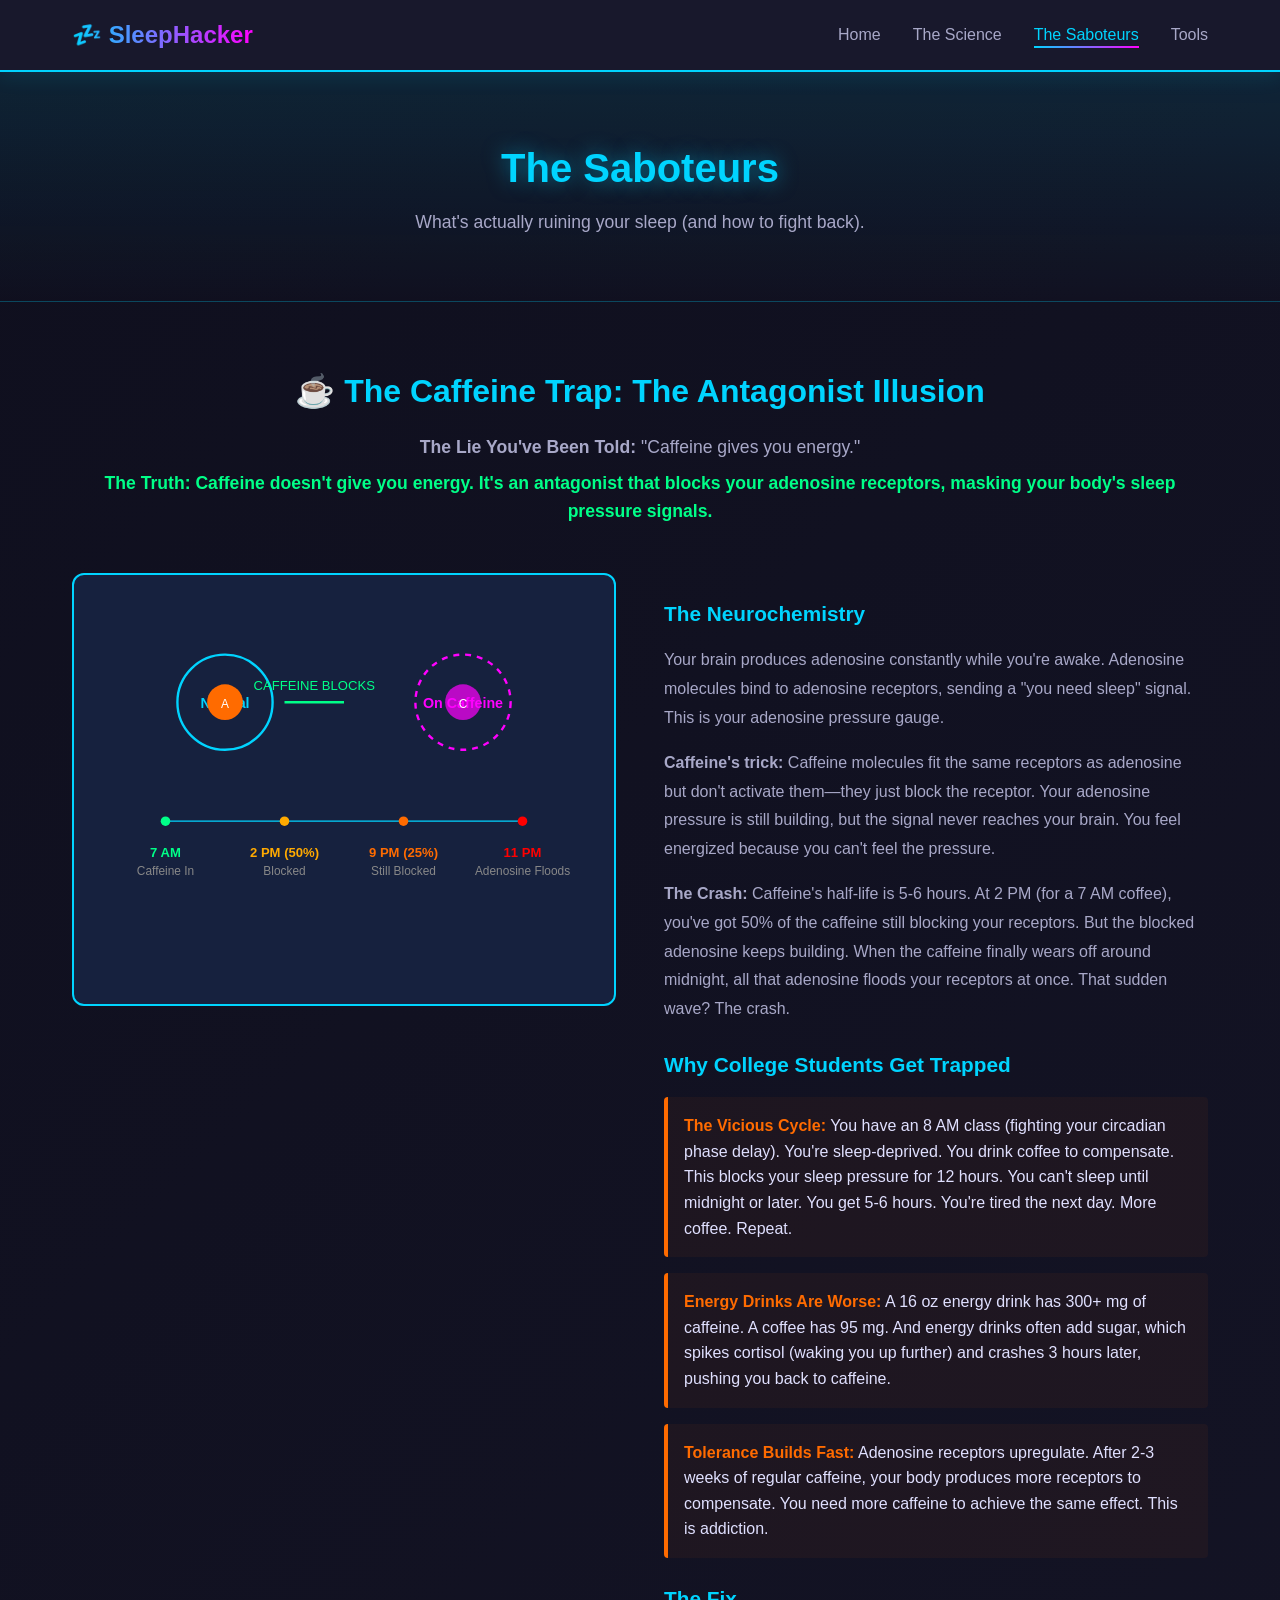
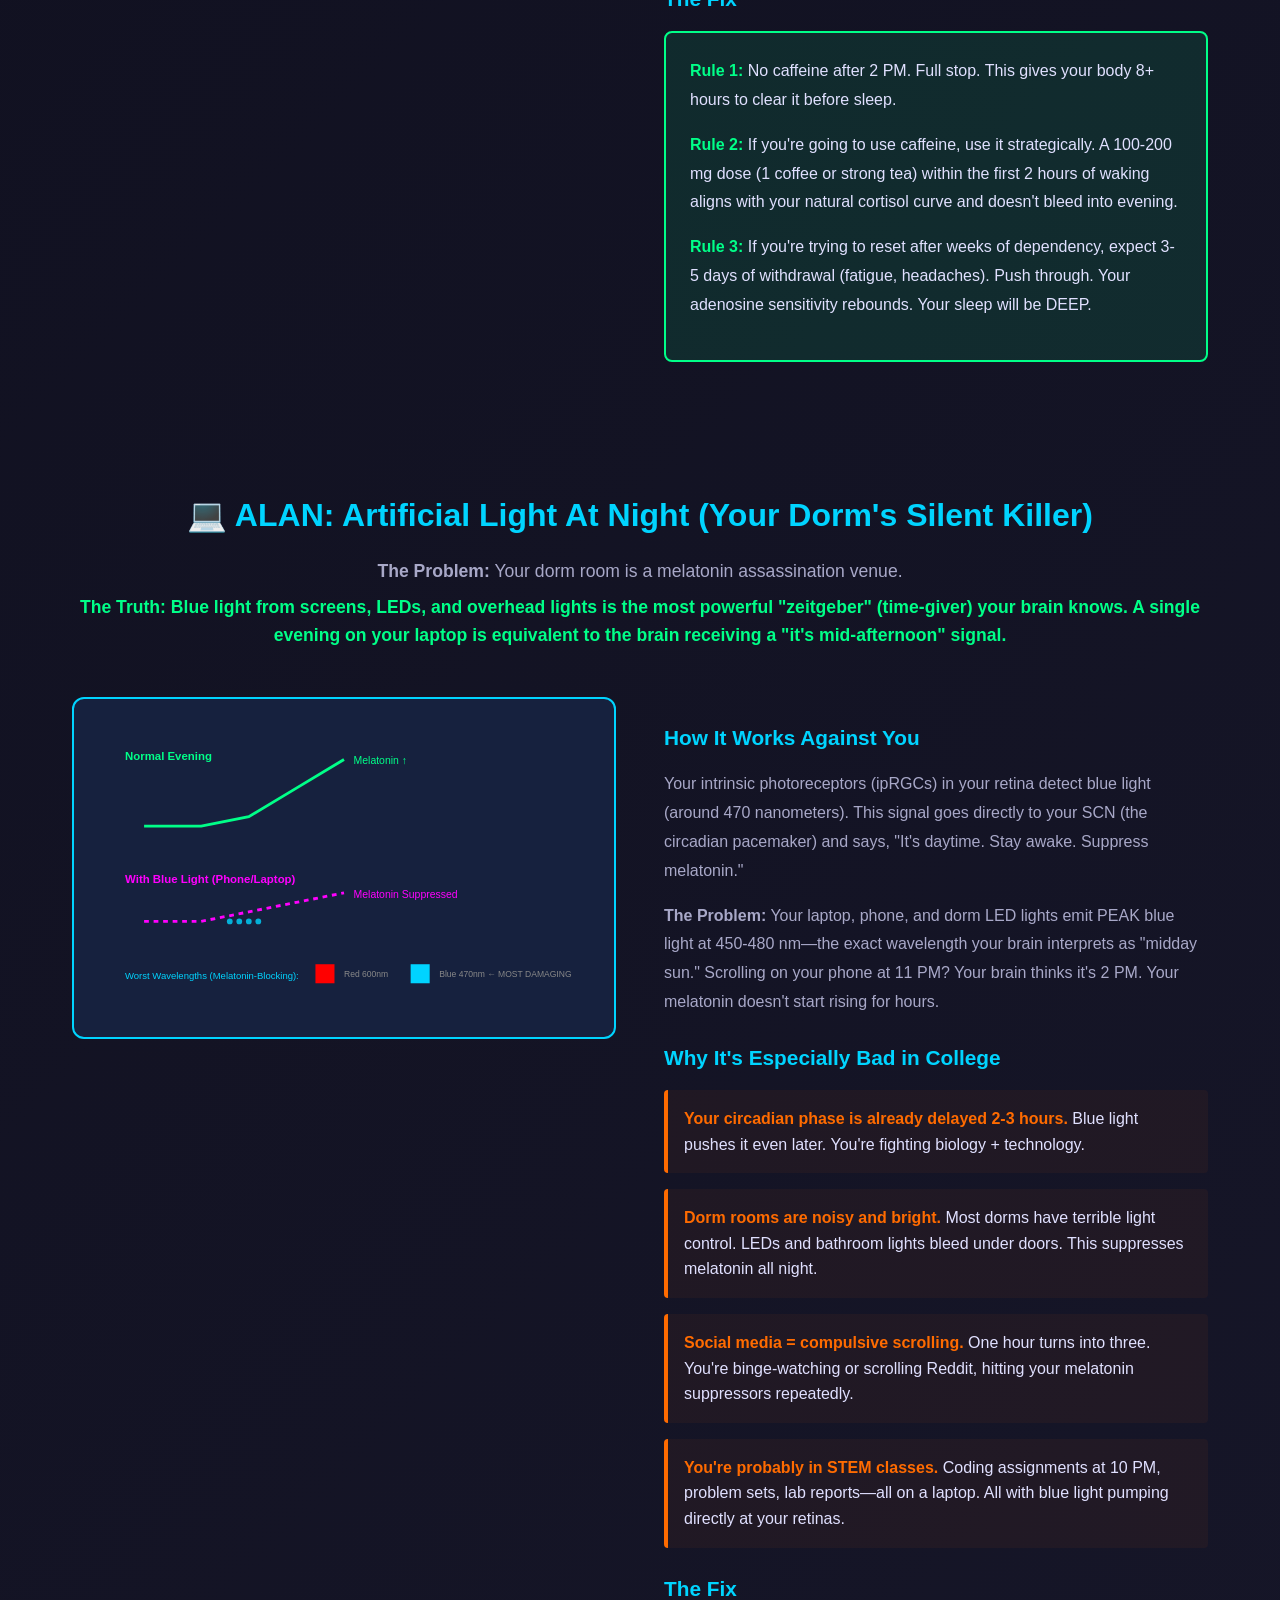
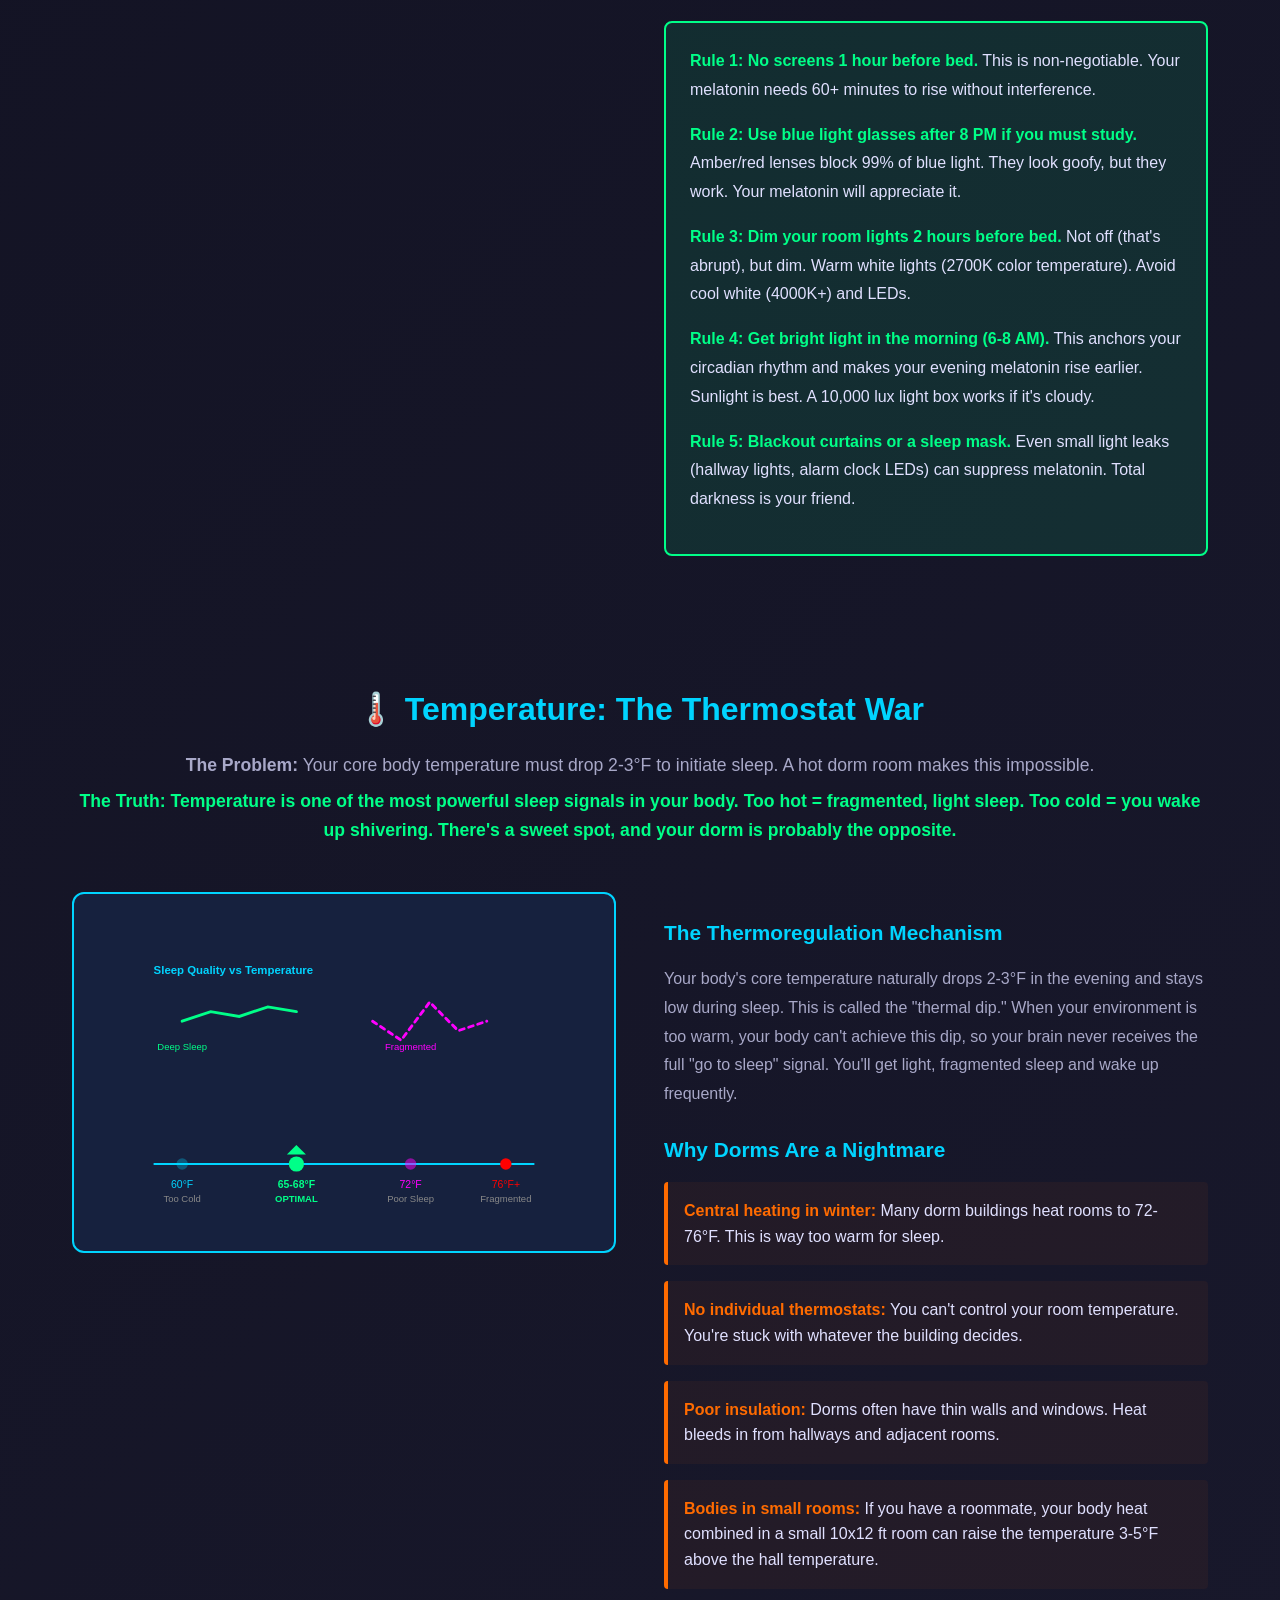
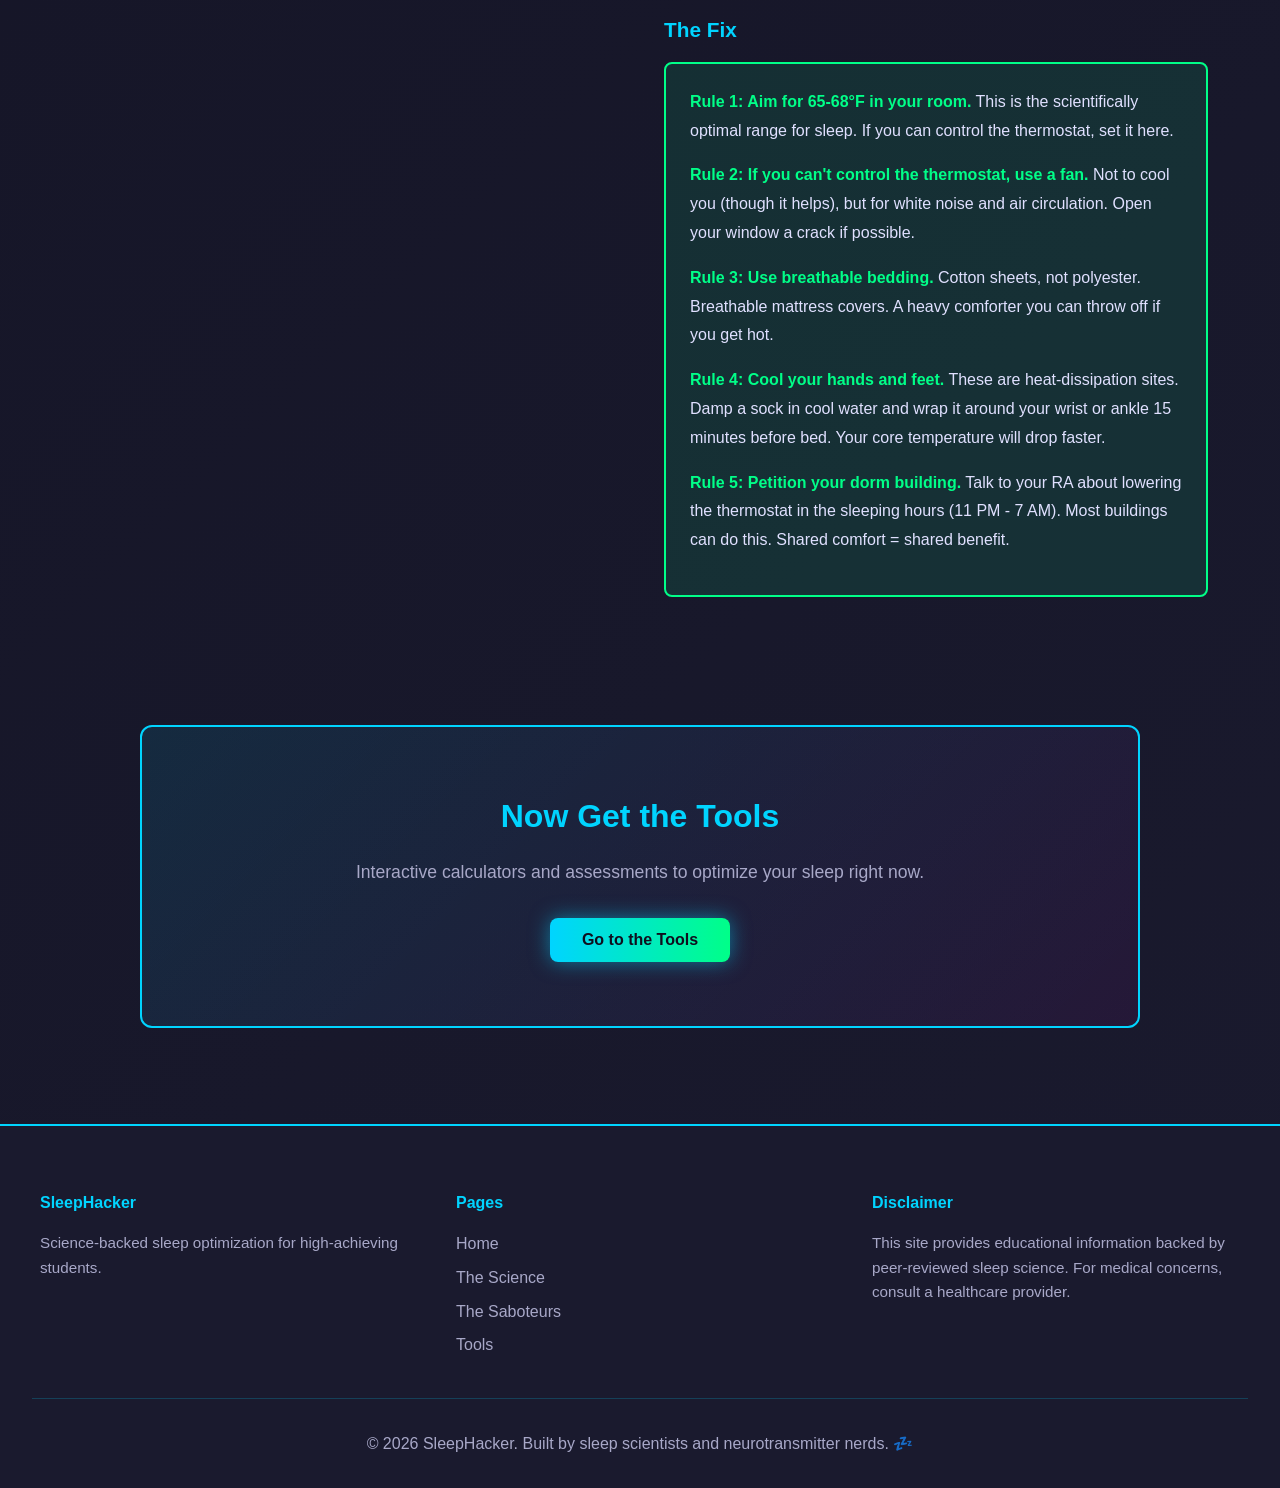
==== saboteurs.html @ e20157b1 "Initial Commit" ====
<!doctype html>
<html lang="en">
  <head>
    <meta charset="UTF-8" />
    <meta name="viewport" content="width=device-width, initial-scale=1.0" />
    <title>The Saboteurs - SleepHacker</title>
    <link rel="stylesheet" href="styles.css" />
  </head>
  <body>
    <!-- Navigation -->
    <nav class="navbar">
      <div class="nav-container">
        <div class="logo">💤 SleepHacker</div>
        <ul class="nav-links">
          <li><a href="index.html">Home</a></li>
          <li><a href="science.html">The Science</a></li>
          <li><a href="saboteurs.html" class="active">The Saboteurs</a></li>
          <li><a href="tools.html">Tools</a></li>
        </ul>
      </div>
    </nav>

    <section class="page-header">
      <h1>The Saboteurs</h1>
      <p>What's actually ruining your sleep (and how to fight back).</p>
    </section>

    <!-- Saboteur 1: Caffeine -->
    <section class="saboteur-section">
      <div class="saboteur-intro">
        <h2>☕ The Caffeine Trap: The Antagonist Illusion</h2>
        <p class="saboteur-hook">
          <strong>The Lie You've Been Told:</strong> "Caffeine gives you
          energy."
        </p>
        <p class="saboteur-truth">
          <strong>The Truth:</strong> Caffeine doesn't give you energy. It's an
          antagonist that blocks your adenosine receptors, masking your body's
          sleep pressure signals.
        </p>
      </div>

      <div class="saboteur-explainer">
        <div class="saboteur-visual">
          <svg viewBox="0 0 400 300" xmlns="http://www.w3.org/2000/svg">
            <!-- Receptor cells -->
            <circle
              cx="100"
              cy="80"
              r="40"
              fill="none"
              stroke="#00d4ff"
              stroke-width="2"
            />
            <text
              x="100"
              y="85"
              text-anchor="middle"
              fill="#00d4ff"
              font-size="12"
              font-weight="bold"
            >
              Normal
            </text>

            <!-- Adenosine fitting -->
            <circle cx="100" cy="80" r="15" fill="#ff6b00" />
            <text
              x="100"
              y="85"
              text-anchor="middle"
              fill="#fff"
              font-size="10"
            >
              A
            </text>

            <!-- Arrow -->
            <path
              d="M 150 80 L 200 80"
              stroke="#00ff88"
              stroke-width="2"
              marker-end="url(#arrowhead)"
            />
            <text
              x="175"
              y="70"
              text-anchor="middle"
              fill="#00ff88"
              font-size="11"
            >
              CAFFEINE BLOCKS
            </text>

            <!-- Blocked receptor -->
            <circle
              cx="300"
              cy="80"
              r="40"
              fill="none"
              stroke="#ff00ff"
              stroke-width="2"
              stroke-dasharray="5,5"
            />
            <text
              x="300"
              y="85"
              text-anchor="middle"
              fill="#ff00ff"
              font-size="12"
              font-weight="bold"
            >
              On Caffeine
            </text>

            <!-- Caffeine blocking -->
            <circle cx="300" cy="80" r="15" fill="#ff00ff" opacity="0.7" />
            <text
              x="300"
              y="85"
              text-anchor="middle"
              fill="#fff"
              font-size="10"
            >
              C
            </text>

            <!-- Lower section: Timeline -->
            <line
              x1="50"
              y1="180"
              x2="350"
              y2="180"
              stroke="#00d4ff"
              stroke-width="1"
            />

            <!-- 7 AM -->
            <circle cx="50" cy="180" r="4" fill="#00ff88" />
            <text
              x="50"
              y="210"
              text-anchor="middle"
              fill="#00ff88"
              font-size="11"
              font-weight="bold"
            >
              7 AM
            </text>
            <text
              x="50"
              y="225"
              text-anchor="middle"
              fill="#888"
              font-size="10"
            >
              Caffeine In
            </text>

            <!-- 2 PM -->
            <circle cx="150" cy="180" r="4" fill="#ffaa00" />
            <text
              x="150"
              y="210"
              text-anchor="middle"
              fill="#ffaa00"
              font-size="11"
              font-weight="bold"
            >
              2 PM (50%)
            </text>
            <text
              x="150"
              y="225"
              text-anchor="middle"
              fill="#888"
              font-size="10"
            >
              Blocked
            </text>

            <!-- 9 PM -->
            <circle cx="250" cy="180" r="4" fill="#ff6b00" />
            <text
              x="250"
              y="210"
              text-anchor="middle"
              fill="#ff6b00"
              font-size="11"
              font-weight="bold"
            >
              9 PM (25%)
            </text>
            <text
              x="250"
              y="225"
              text-anchor="middle"
              fill="#888"
              font-size="10"
            >
              Still Blocked
            </text>

            <!-- 11 PM Crash -->
            <circle cx="350" cy="180" r="4" fill="#ff0000" />
            <text
              x="350"
              y="210"
              text-anchor="middle"
              fill="#ff0000"
              font-size="11"
              font-weight="bold"
            >
              11 PM
            </text>
            <text
              x="350"
              y="225"
              text-anchor="middle"
              fill="#888"
              font-size="10"
            >
              Adenosine Floods
            </text>
          </svg>
        </div>

        <div class="saboteur-text">
          <h3>The Neurochemistry</h3>
          <p>
            Your brain produces adenosine constantly while you're awake.
            Adenosine molecules bind to adenosine receptors, sending a "you need
            sleep" signal. This is your adenosine pressure gauge.
          </p>
          <p>
            <strong>Caffeine's trick:</strong> Caffeine molecules fit the same
            receptors as adenosine but don't activate them—they just block the
            receptor. Your adenosine pressure is still building, but the signal
            never reaches your brain. You feel energized because you can't feel
            the pressure.
          </p>
          <p>
            <strong>The Crash:</strong> Caffeine's half-life is 5-6 hours. At 2
            PM (for a 7 AM coffee), you've got 50% of the caffeine still
            blocking your receptors. But the blocked adenosine keeps building.
            When the caffeine finally wears off around midnight, all that
            adenosine floods your receptors at once. That sudden wave? The
            crash.
          </p>

          <h3>Why College Students Get Trapped</h3>
          <ul class="trap-list">
            <li>
              <strong>The Vicious Cycle:</strong> You have an 8 AM class
              (fighting your circadian phase delay). You're sleep-deprived. You
              drink coffee to compensate. This blocks your sleep pressure for 12
              hours. You can't sleep until midnight or later. You get 5-6 hours.
              You're tired the next day. More coffee. Repeat.
            </li>
            <li>
              <strong>Energy Drinks Are Worse:</strong> A 16 oz energy drink has
              300+ mg of caffeine. A coffee has 95 mg. And energy drinks often
              add sugar, which spikes cortisol (waking you up further) and
              crashes 3 hours later, pushing you back to caffeine.
            </li>
            <li>
              <strong>Tolerance Builds Fast:</strong> Adenosine receptors
              upregulate. After 2-3 weeks of regular caffeine, your body
              produces more receptors to compensate. You need more caffeine to
              achieve the same effect. This is addiction.
            </li>
          </ul>

          <h3>The Fix</h3>
          <div class="fix-box">
            <p>
              <strong>Rule 1:</strong> No caffeine after 2 PM. Full stop. This
              gives your body 8+ hours to clear it before sleep.
            </p>
            <p>
              <strong>Rule 2:</strong> If you're going to use caffeine, use it
              strategically. A 100-200 mg dose (1 coffee or strong tea) within
              the first 2 hours of waking aligns with your natural cortisol
              curve and doesn't bleed into evening.
            </p>
            <p>
              <strong>Rule 3:</strong> If you're trying to reset after weeks of
              dependency, expect 3-5 days of withdrawal (fatigue, headaches).
              Push through. Your adenosine sensitivity rebounds. Your sleep will
              be DEEP.
            </p>
          </div>
        </div>
      </div>
    </section>

    <!-- Saboteur 2: ALAN (Artificial Light At Night) -->
    <section class="saboteur-section">
      <div class="saboteur-intro">
        <h2>💻 ALAN: Artificial Light At Night (Your Dorm's Silent Killer)</h2>
        <p class="saboteur-hook">
          <strong>The Problem:</strong> Your dorm room is a melatonin
          assassination venue.
        </p>
        <p class="saboteur-truth">
          <strong>The Truth:</strong> Blue light from screens, LEDs, and
          overhead lights is the most powerful "zeitgeber" (time-giver) your
          brain knows. A single evening on your laptop is equivalent to the
          brain receiving a "it's mid-afternoon" signal.
        </p>
      </div>

      <div class="saboteur-explainer">
        <div class="saboteur-visual">
          <svg viewBox="0 0 500 280" xmlns="http://www.w3.org/2000/svg">
            <!-- Melatonin curve WITHOUT blue light -->
            <g>
              <text
                x="20"
                y="30"
                fill="#00ff88"
                font-size="12"
                font-weight="bold"
              >
                Normal Evening
              </text>
              <path
                d="M 40 100 L 100 100 L 150 90 L 200 60 L 250 30"
                fill="none"
                stroke="#00ff88"
                stroke-width="3"
              />
              <text x="260" y="35" fill="#00ff88" font-size="11">
                Melatonin ↑
              </text>
            </g>

            <!-- Melatonin curve WITH blue light -->
            <g>
              <text
                x="20"
                y="160"
                fill="#ff00ff"
                font-size="12"
                font-weight="bold"
              >
                With Blue Light (Phone/Laptop)
              </text>
              <path
                d="M 40 200 L 100 200 L 150 190 L 200 180 L 250 170"
                fill="none"
                stroke="#ff00ff"
                stroke-width="3"
                stroke-dasharray="5,5"
              />
              <text x="260" y="175" fill="#ff00ff" font-size="11">
                Melatonin Suppressed
              </text>

              <!-- Blue light zaps -->
              <circle cx="130" cy="200" r="3" fill="#00d4ff" opacity="0.8" />
              <circle cx="140" cy="200" r="3" fill="#00d4ff" opacity="0.8" />
              <circle cx="150" cy="200" r="3" fill="#00d4ff" opacity="0.8" />
              <circle cx="160" cy="200" r="3" fill="#00d4ff" opacity="0.8" />
            </g>

            <!-- Light spectrum -->
            <g>
              <text x="20" y="260" fill="#00d4ff" font-size="10">
                Worst Wavelengths (Melatonin-Blocking):
              </text>
              <rect x="220" y="245" width="20" height="20" fill="#ff0000" />
              <text x="250" y="258" fill="#888" font-size="9">Red 600nm</text>

              <rect x="320" y="245" width="20" height="20" fill="#00d4ff" />
              <text x="350" y="258" fill="#888" font-size="9">
                Blue 470nm ← MOST DAMAGING
              </text>
            </g>
          </svg>
        </div>

        <div class="saboteur-text">
          <h3>How It Works Against You</h3>
          <p>
            Your intrinsic photoreceptors (ipRGCs) in your retina detect blue
            light (around 470 nanometers). This signal goes directly to your SCN
            (the circadian pacemaker) and says, "It's daytime. Stay awake.
            Suppress melatonin."
          </p>
          <p>
            <strong>The Problem:</strong> Your laptop, phone, and dorm LED
            lights emit PEAK blue light at 450-480 nm—the exact wavelength your
            brain interprets as "midday sun." Scrolling on your phone at 11 PM?
            Your brain thinks it's 2 PM. Your melatonin doesn't start rising for
            hours.
          </p>

          <h3>Why It's Especially Bad in College</h3>
          <ul class="trap-list">
            <li>
              <strong
                >Your circadian phase is already delayed 2-3 hours.</strong
              >
              Blue light pushes it even later. You're fighting biology +
              technology.
            </li>
            <li>
              <strong>Dorm rooms are noisy and bright.</strong> Most dorms have
              terrible light control. LEDs and bathroom lights bleed under
              doors. This suppresses melatonin all night.
            </li>
            <li>
              <strong>Social media = compulsive scrolling.</strong> One hour
              turns into three. You're binge-watching or scrolling Reddit,
              hitting your melatonin suppressors repeatedly.
            </li>
            <li>
              <strong>You're probably in STEM classes.</strong> Coding
              assignments at 10 PM, problem sets, lab reports—all on a laptop.
              All with blue light pumping directly at your retinas.
            </li>
          </ul>

          <h3>The Fix</h3>
          <div class="fix-box">
            <p>
              <strong>Rule 1: No screens 1 hour before bed.</strong> This is
              non-negotiable. Your melatonin needs 60+ minutes to rise without
              interference.
            </p>
            <p>
              <strong
                >Rule 2: Use blue light glasses after 8 PM if you must
                study.</strong
              >
              Amber/red lenses block 99% of blue light. They look goofy, but
              they work. Your melatonin will appreciate it.
            </p>
            <p>
              <strong>Rule 3: Dim your room lights 2 hours before bed.</strong>
              Not off (that's abrupt), but dim. Warm white lights (2700K color
              temperature). Avoid cool white (4000K+) and LEDs.
            </p>
            <p>
              <strong>Rule 4: Get bright light in the morning (6-8 AM).</strong>
              This anchors your circadian rhythm and makes your evening
              melatonin rise earlier. Sunlight is best. A 10,000 lux light box
              works if it's cloudy.
            </p>
            <p>
              <strong>Rule 5: Blackout curtains or a sleep mask.</strong> Even
              small light leaks (hallway lights, alarm clock LEDs) can suppress
              melatonin. Total darkness is your friend.
            </p>
          </div>
        </div>
      </div>
    </section>

    <!-- Saboteur 3: Temperature -->
    <section class="saboteur-section">
      <div class="saboteur-intro">
        <h2>🌡️ Temperature: The Thermostat War</h2>
        <p class="saboteur-hook">
          <strong>The Problem:</strong> Your core body temperature must drop
          2-3°F to initiate sleep. A hot dorm room makes this impossible.
        </p>
        <p class="saboteur-truth">
          <strong>The Truth:</strong> Temperature is one of the most powerful
          sleep signals in your body. Too hot = fragmented, light sleep. Too
          cold = you wake up shivering. There's a sweet spot, and your dorm is
          probably the opposite.
        </p>
      </div>

      <div class="saboteur-explainer">
        <div class="saboteur-visual">
          <svg viewBox="0 0 500 300" xmlns="http://www.w3.org/2000/svg">
            <!-- Temperature scale -->
            <line
              x1="50"
              y1="250"
              x2="450"
              y2="250"
              stroke="#00d4ff"
              stroke-width="2"
            />

            <!-- Cold side -->
            <circle cx="80" cy="250" r="6" fill="#00d4ff" opacity="0.3" />
            <text
              x="80"
              y="275"
              text-anchor="middle"
              fill="#00d4ff"
              font-size="11"
            >
              60°F
            </text>
            <text
              x="80"
              y="290"
              text-anchor="middle"
              fill="#888"
              font-size="10"
            >
              Too Cold
            </text>

            <!-- Good zone -->
            <circle cx="200" cy="250" r="8" fill="#00ff88" />
            <text
              x="200"
              y="275"
              text-anchor="middle"
              fill="#00ff88"
              font-size="11"
              font-weight="bold"
            >
              65-68°F
            </text>
            <text
              x="200"
              y="290"
              text-anchor="middle"
              fill="#00ff88"
              font-size="10"
              font-weight="bold"
            >
              OPTIMAL
            </text>
            <polygon points="200,230 190,240 210,240" fill="#00ff88" />

            <!-- Warm side -->
            <circle cx="320" cy="250" r="6" fill="#ff00ff" opacity="0.5" />
            <text
              x="320"
              y="275"
              text-anchor="middle"
              fill="#ff00ff"
              font-size="11"
            >
              72°F
            </text>
            <text
              x="320"
              y="290"
              text-anchor="middle"
              fill="#888"
              font-size="10"
            >
              Poor Sleep
            </text>

            <!-- Hot side -->
            <circle cx="420" cy="250" r="6" fill="#ff0000" />
            <text
              x="420"
              y="275"
              text-anchor="middle"
              fill="#ff0000"
              font-size="11"
            >
              76°F+
            </text>
            <text
              x="420"
              y="290"
              text-anchor="middle"
              fill="#888"
              font-size="10"
            >
              Fragmented
            </text>

            <!-- Sleep quality illustration -->
            <g>
              <text
                x="50"
                y="50"
                fill="#00d4ff"
                font-size="12"
                font-weight="bold"
              >
                Sleep Quality vs Temperature
              </text>

              <!-- Good sleep (cool) -->
              <path
                d="M 80 100 L 110 90 L 140 95 L 170 85 L 200 90"
                fill="none"
                stroke="#00ff88"
                stroke-width="3"
                stroke-linecap="round"
              />
              <text
                x="80"
                y="130"
                text-anchor="middle"
                fill="#00ff88"
                font-size="10"
              >
                Deep Sleep
              </text>

              <!-- Poor sleep (warm) -->
              <path
                d="M 280 100 L 310 120 L 340 80 L 370 110 L 400 100"
                fill="none"
                stroke="#ff00ff"
                stroke-width="3"
                stroke-linecap="round"
                stroke-dasharray="5,5"
              />
              <text
                x="320"
                y="130"
                text-anchor="middle"
                fill="#ff00ff"
                font-size="10"
              >
                Fragmented
              </text>
            </g>
          </svg>
        </div>

        <div class="saboteur-text">
          <h3>The Thermoregulation Mechanism</h3>
          <p>
            Your body's core temperature naturally drops 2-3°F in the evening
            and stays low during sleep. This is called the "thermal dip." When
            your environment is too warm, your body can't achieve this dip, so
            your brain never receives the full "go to sleep" signal. You'll get
            light, fragmented sleep and wake up frequently.
          </p>

          <h3>Why Dorms Are a Nightmare</h3>
          <ul class="trap-list">
            <li>
              <strong>Central heating in winter:</strong> Many dorm buildings
              heat rooms to 72-76°F. This is way too warm for sleep.
            </li>
            <li>
              <strong>No individual thermostats:</strong> You can't control your
              room temperature. You're stuck with whatever the building decides.
            </li>
            <li>
              <strong>Poor insulation:</strong> Dorms often have thin walls and
              windows. Heat bleeds in from hallways and adjacent rooms.
            </li>
            <li>
              <strong>Bodies in small rooms:</strong> If you have a roommate,
              your body heat combined in a small 10x12 ft room can raise the
              temperature 3-5°F above the hall temperature.
            </li>
          </ul>

          <h3>The Fix</h3>
          <div class="fix-box">
            <p>
              <strong>Rule 1: Aim for 65-68°F in your room.</strong> This is the
              scientifically optimal range for sleep. If you can control the
              thermostat, set it here.
            </p>
            <p>
              <strong
                >Rule 2: If you can't control the thermostat, use a fan.</strong
              >
              Not to cool you (though it helps), but for white noise and air
              circulation. Open your window a crack if possible.
            </p>
            <p>
              <strong>Rule 3: Use breathable bedding.</strong> Cotton sheets,
              not polyester. Breathable mattress covers. A heavy comforter you
              can throw off if you get hot.
            </p>
            <p>
              <strong>Rule 4: Cool your hands and feet.</strong> These are
              heat-dissipation sites. Damp a sock in cool water and wrap it
              around your wrist or ankle 15 minutes before bed. Your core
              temperature will drop faster.
            </p>
            <p>
              <strong>Rule 5: Petition your dorm building.</strong> Talk to your
              RA about lowering the thermostat in the sleeping hours (11 PM - 7
              AM). Most buildings can do this. Shared comfort = shared benefit.
            </p>
          </div>
        </div>
      </div>
    </section>

    <!-- CTA Section -->
    <section class="cta-section">
      <h2>Now Get the Tools</h2>
      <p>
        Interactive calculators and assessments to optimize your sleep right
        now.
      </p>
      <button class="cta-primary" onclick="window.location.href = 'tools.html'">
        Go to the Tools
      </button>
    </section>

    <!-- Footer -->
    <footer class="footer">
      <div class="footer-content">
        <div class="footer-section">
          <h4>SleepHacker</h4>
          <p>Science-backed sleep optimization for high-achieving students.</p>
        </div>
        <div class="footer-section">
          <h4>Pages</h4>
          <ul>
            <li><a href="index.html">Home</a></li>
            <li><a href="science.html">The Science</a></li>
            <li><a href="saboteurs.html">The Saboteurs</a></li>
            <li><a href="tools.html">Tools</a></li>
          </ul>
        </div>
        <div class="footer-section">
          <h4>Disclaimer</h4>
          <p>
            This site provides educational information backed by peer-reviewed
            sleep science. For medical concerns, consult a healthcare provider.
          </p>
        </div>
      </div>
      <div class="footer-bottom">
        <p>
          &copy; 2026 SleepHacker. Built by sleep scientists and
          neurotransmitter nerds. 💤
        </p>
      </div>
    </footer>

    <script src="script.js"></script>
  </body>
</html>
---- styles.css ----
/* ==================== GLOBAL STYLES ==================== */

* {
  margin: 0;
  padding: 0;
  box-sizing: border-box;
}

:root {
  /* Dark Mode Colors */
  --bg-dark: #0f0f1e;
  --bg-darker: #1a1a2e;
  --bg-card: #16213e;
  --text-primary: #e0e0ff;
  --text-secondary: #a8a8c8;
  --neon-cyan: #00d4ff;
  --neon-green: #00ff88;
  --neon-magenta: #ff00ff;
  --neon-orange: #ff6b00;
  --accent-blue: #4a6fa5;

  /* Fonts */
  --font-main: "Segoe UI", Tahoma, Geneva, Verdana, sans-serif;
  --font-weight-light: 300;
  --font-weight-regular: 400;
  --font-weight-bold: 600;
}

html {
  scroll-behavior: smooth;
}

body {
  background: linear-gradient(135deg, var(--bg-dark) 0%, var(--bg-darker) 100%);
  color: var(--text-primary);
  font-family: var(--font-main);
  font-weight: var(--font-weight-regular);
  line-height: 1.6;
  min-height: 100vh;
}

/* ==================== NAVIGATION ==================== */

.navbar {
  background: rgba(26, 26, 46, 0.95);
  backdrop-filter: blur(10px);
  border-bottom: 2px solid var(--neon-cyan);
  position: sticky;
  top: 0;
  z-index: 1000;
  box-shadow: 0 4px 20px rgba(0, 212, 255, 0.1);
}

.nav-container {
  max-width: 1200px;
  margin: 0 auto;
  padding: 1rem 2rem;
  display: flex;
  justify-content: space-between;
  align-items: center;
}

.logo {
  font-size: 1.5rem;
  font-weight: var(--font-weight-bold);
  background: linear-gradient(90deg, var(--neon-cyan), var(--neon-magenta));
  -webkit-background-clip: text;
  -webkit-text-fill-color: transparent;
  background-clip: text;
}

.nav-links {
  display: flex;
  list-style: none;
  gap: 2rem;
}

.nav-links a {
  text-decoration: none;
  color: var(--text-secondary);
  font-weight: var(--font-weight-regular);
  transition: all 0.3s ease;
  position: relative;
}

.nav-links a::after {
  content: "";
  position: absolute;
  bottom: -5px;
  left: 0;
  width: 0;
  height: 2px;
  background: linear-gradient(90deg, var(--neon-cyan), var(--neon-magenta));
  transition: width 0.3s ease;
}

.nav-links a:hover::after,
.nav-links a.active::after {
  width: 100%;
}

.nav-links a:hover,
.nav-links a.active {
  color: var(--neon-cyan);
}

/* ==================== PAGE HEADER ==================== */

.page-header {
  text-align: center;
  padding: 4rem 2rem;
  background: linear-gradient(
    180deg,
    rgba(0, 212, 255, 0.1) 0%,
    transparent 100%
  );
  border-bottom: 1px solid rgba(0, 212, 255, 0.2);
}

.page-header h1 {
  font-size: 2.5rem;
  margin-bottom: 0.5rem;
  color: var(--neon-cyan);
  text-shadow: 0 0 20px rgba(0, 212, 255, 0.5);
}

.page-header p {
  font-size: 1.1rem;
  color: var(--text-secondary);
}

/* ==================== HERO SECTION ==================== */

.hero {
  display: grid;
  grid-template-columns: 1fr 1fr;
  gap: 4rem;
  align-items: center;
  max-width: 1200px;
  margin: 0 auto;
  padding: 6rem 2rem;
}

.hero-content {
  z-index: 2;
}

.hero-title {
  font-size: 3.5rem;
  line-height: 1.2;
  margin-bottom: 1.5rem;
  background: linear-gradient(90deg, var(--neon-cyan), var(--neon-green));
  -webkit-background-clip: text;
  -webkit-text-fill-color: transparent;
  background-clip: text;
}

.hero-subtitle {
  font-size: 1.5rem;
  color: var(--neon-magenta);
  margin-bottom: 1rem;
  font-weight: var(--font-weight-bold);
}

.hero-description {
  font-size: 1.1rem;
  color: var(--text-secondary);
  margin-bottom: 2rem;
  max-width: 500px;
}

.hero-visual {
  display: flex;
  justify-content: center;
  align-items: center;
}

.brain-icon {
  width: 300px;
  height: 300px;
  filter: drop-shadow(0 0 30px rgba(0, 212, 255, 0.3))
    drop-shadow(0 0 60px rgba(0, 255, 136, 0.2));
  animation: float 3s ease-in-out infinite;
}

@keyframes float {
  0%,
  100% {
    transform: translateY(0px);
  }
  50% {
    transform: translateY(-20px);
  }
}

/* ==================== BUTTONS ==================== */

.cta-button,
.cta-primary,
.cta-secondary {
  padding: 0.8rem 2rem;
  border: none;
  border-radius: 8px;
  font-size: 1rem;
  font-weight: var(--font-weight-bold);
  cursor: pointer;
  transition: all 0.3s ease;
  text-decoration: none;
  display: inline-block;
}

.cta-button,
.cta-primary {
  background: linear-gradient(90deg, var(--neon-cyan), var(--neon-green));
  color: var(--bg-dark);
  box-shadow: 0 0 20px rgba(0, 212, 255, 0.5);
}

.cta-button:hover,
.cta-primary:hover {
  box-shadow: 0 0 40px rgba(0, 212, 255, 0.8);
  transform: scale(1.05);
}

.cta-secondary {
  background: transparent;
  color: var(--neon-cyan);
  border: 2px solid var(--neon-cyan);
}

.cta-secondary:hover {
  background: rgba(0, 212, 255, 0.1);
  box-shadow: 0 0 20px rgba(0, 212, 255, 0.5);
}

/* ==================== SECTIONS ==================== */

.section-title {
  font-size: 2.5rem;
  text-align: center;
  margin-bottom: 3rem;
  background: linear-gradient(90deg, var(--neon-cyan), var(--neon-magenta));
  -webkit-background-clip: text;
  -webkit-text-fill-color: transparent;
  background-clip: text;
}

.section-intro {
  text-align: center;
  font-size: 1.1rem;
  color: var(--text-secondary);
  max-width: 800px;
  margin: 0 auto 3rem;
}

/* ==================== THREE PILLARS ==================== */

.three-pillars {
  max-width: 1200px;
  margin: 0 auto;
  padding: 6rem 2rem;
}

.pillars-grid {
  display: grid;
  grid-template-columns: repeat(auto-fit, minmax(320px, 1fr));
  gap: 2rem;
  margin-bottom: 3rem;
}

.pillar-card {
  background: var(--bg-card);
  border: 2px solid var(--neon-cyan);
  border-radius: 12px;
  padding: 2rem;
  transition: all 0.3s ease;
  box-shadow: 0 0 20px rgba(0, 212, 255, 0.1);
}

.pillar-card:hover {
  transform: translateY(-10px);
  box-shadow: 0 10px 40px rgba(0, 212, 255, 0.3);
  border-color: var(--neon-magenta);
}

.pillar-icon {
  font-size: 3rem;
  margin-bottom: 1rem;
}

.pillar-card h3 {
  font-size: 1.5rem;
  margin-bottom: 1rem;
  color: var(--neon-cyan);
}

.pillar-intro {
  font-size: 1rem;
  color: var(--neon-green);
  margin-bottom: 1rem;
}

.pillar-card p {
  color: var(--text-secondary);
  margin-bottom: 1rem;
  line-height: 1.8;
}

.science-snippet {
  background: rgba(0, 212, 255, 0.1);
  border-left: 4px solid var(--neon-cyan);
  padding: 1rem;
  border-radius: 4px;
  color: var(--text-primary);
  font-size: 0.95rem;
  margin-bottom: 1rem;
}

.impact {
  background: rgba(255, 0, 255, 0.1);
  border-left: 4px solid var(--neon-magenta);
  padding: 1rem;
  border-radius: 4px;
  color: var(--text-primary);
  font-size: 0.95rem;
}

/* ==================== CTA SECTIONS ==================== */

.cta-section {
  background: linear-gradient(
    135deg,
    rgba(0, 212, 255, 0.1),
    rgba(255, 0, 255, 0.05)
  );
  border: 2px solid var(--neon-cyan);
  border-radius: 12px;
  padding: 4rem 2rem;
  text-align: center;
  margin: 4rem auto;
  max-width: 1000px;
}

.cta-section h2 {
  font-size: 2rem;
  margin-bottom: 1rem;
  color: var(--neon-cyan);
}

.cta-section p {
  font-size: 1.1rem;
  color: var(--text-secondary);
  margin-bottom: 2rem;
}

.cta-buttons {
  display: flex;
  gap: 1rem;
  justify-content: center;
  flex-wrap: wrap;
}

/* ==================== CHALLENGE SECTION ==================== */

.challenge-section {
  max-width: 1200px;
  margin: 0 auto;
  padding: 4rem 2rem;
}

.challenge-intro {
  text-align: center;
  font-size: 1.1rem;
  color: var(--text-secondary);
  margin-bottom: 3rem;
}

.challenge-grid {
  display: grid;
  grid-template-columns: repeat(auto-fit, minmax(300px, 1fr));
  gap: 2rem;
  margin-bottom: 3rem;
}

.challenge-card {
  background: var(--bg-card);
  border: 2px solid var(--neon-green);
  border-radius: 12px;
  padding: 2rem;
  position: relative;
  transition: all 0.3s ease;
}

.challenge-card:hover {
  box-shadow: 0 0 30px rgba(0, 255, 136, 0.3);
}

.day-badge {
  position: absolute;
  top: 10px;
  right: 10px;
  background: var(--neon-green);
  color: var(--bg-dark);
  padding: 0.4rem 0.8rem;
  border-radius: 20px;
  font-size: 0.8rem;
  font-weight: var(--font-weight-bold);
}

.challenge-card h4 {
  font-size: 1.3rem;
  margin-bottom: 0.5rem;
  color: var(--neon-green);
  margin-top: 1rem;
}

.challenge-card p {
  color: var(--text-secondary);
  margin-bottom: 1.5rem;
  line-height: 1.7;
}

.track-section {
  background: rgba(0, 255, 136, 0.05);
  padding: 1rem;
  border-radius: 8px;
}

.track-section label {
  display: flex;
  align-items: center;
  gap: 0.5rem;
  cursor: pointer;
  color: var(--text-primary);
  font-weight: var(--font-weight-regular);
}

.track-section input[type="checkbox"] {
  width: 20px;
  height: 20px;
  cursor: pointer;
  accent-color: var(--neon-green);
}

.challenge-notes {
  width: 100%;
  padding: 0.5rem;
  margin-top: 0.5rem;
  background: var(--bg-darker);
  color: var(--text-primary);
  border: 1px solid var(--neon-green);
  border-radius: 4px;
  font-family: var(--font-main);
  font-size: 0.9rem;
  resize: vertical;
  min-height: 60px;
}

.challenge-cta {
  text-align: center;
  padding: 2rem;
  background: rgba(0, 255, 136, 0.1);
  border: 2px dashed var(--neon-green);
  border-radius: 8px;
}

.challenge-cta p {
  font-size: 1.1rem;
  margin-bottom: 1rem;
}

.export-btn {
  background: var(--neon-green);
  color: var(--bg-dark);
  padding: 0.8rem 2rem;
  border: none;
  border-radius: 8px;
  font-weight: var(--font-weight-bold);
  cursor: pointer;
  transition: all 0.3s ease;
}

.export-btn:hover {
  box-shadow: 0 0 20px rgba(0, 255, 136, 0.5);
  transform: scale(1.05);
}

/* ==================== SCIENCE SECTIONS ==================== */

.science-section {
  max-width: 1200px;
  margin: 0 auto;
  padding: 4rem 2rem;
  border-bottom: 1px solid rgba(0, 212, 255, 0.2);
}

.science-grid {
  display: grid;
  grid-template-columns: repeat(auto-fit, minmax(400px, 1fr));
  gap: 3rem;
  margin-bottom: 3rem;
}

.process-card,
.memory-card {
  background: var(--bg-card);
  border: 2px solid var(--neon-cyan);
  border-radius: 12px;
  padding: 2rem;
}

.process-card h3,
.memory-card h3 {
  font-size: 1.5rem;
  margin-bottom: 1.5rem;
  color: var(--neon-cyan);
}

.process-visual,
.memory-card {
  margin-bottom: 1.5rem;
}

.process-visual svg,
.circadian-svg,
.adenosine-svg {
  width: 100%;
  height: auto;
  min-height: 200px;
}

.who-needs-this {
  background: rgba(255, 0, 255, 0.1);
  border-left: 4px solid var(--neon-magenta);
  padding: 1rem;
  border-radius: 4px;
  margin-bottom: 1rem;
}

.who-needs-this ul {
  list-style: none;
  margin-left: 1rem;
}

.who-needs-this li {
  color: var(--text-primary);
  margin-bottom: 0.5rem;
}

.explanation {
  color: var(--text-secondary);
  line-height: 1.8;
  margin-bottom: 1rem;
}

.study-tip {
  background: rgba(0, 255, 136, 0.1);
  border-left: 4px solid var(--neon-green);
  padding: 1rem;
  border-radius: 4px;
  color: var(--text-primary);
  font-size: 0.95rem;
}

.key-point {
  background: rgba(0, 212, 255, 0.15);
  border: 1px solid var(--neon-cyan);
  padding: 1.5rem;
  border-radius: 8px;
  color: var(--text-primary);
  margin-top: 1rem;
  font-size: 0.95rem;
}

.memory-grid {
  display: grid;
  grid-template-columns: repeat(auto-fit, minmax(350px, 1fr));
  gap: 2rem;
  margin-bottom: 3rem;
}

.process-explanation,
.phase-delay-content {
  background: var(--bg-card);
  border: 2px solid var(--neon-magenta);
  border-radius: 12px;
  padding: 2rem;
  margin-top: 2rem;
}

.sleep-stages-chart {
  width: 100%;
  height: auto;
  min-height: 300px;
  margin: 2rem 0;
}

.chart-explanation {
  background: rgba(255, 0, 255, 0.1);
  padding: 1.5rem;
  border-radius: 8px;
  color: var(--text-primary);
  font-size: 0.95rem;
}

.phase-delay {
  background: linear-gradient(
    135deg,
    rgba(255, 0, 255, 0.05),
    rgba(0, 212, 255, 0.05)
  );
  border-left: 6px solid var(--neon-magenta);
}

.intro-text {
  font-size: 1.1rem;
  color: var(--text-primary);
  margin-bottom: 2rem;
  line-height: 1.8;
}

.phase-delay-visual {
  margin: 2rem 0;
}

.phase-delay-visual svg {
  width: 100%;
  height: auto;
  min-height: 250px;
}

.phase-delay-explanation {
  background: var(--bg-darker);
  padding: 1.5rem;
  border-radius: 8px;
  border: 1px solid var(--neon-cyan);
}

.phase-delay-explanation p {
  margin-bottom: 1rem;
  color: var(--text-secondary);
  line-height: 1.8;
}

.actionable {
  background: rgba(0, 255, 136, 0.1);
  border-left: 4px solid var(--neon-green);
  padding: 1rem;
  border-radius: 4px;
  color: var(--text-primary);
}

/* ==================== SABOTEUR SECTIONS ==================== */

.saboteur-section {
  max-width: 1200px;
  margin: 0 auto;
  padding: 4rem 2rem;
}

.saboteur-intro {
  text-align: center;
  margin-bottom: 3rem;
}

.saboteur-intro h2 {
  font-size: 2rem;
  color: var(--neon-cyan);
  margin-bottom: 1rem;
}

.saboteur-hook {
  font-size: 1.1rem;
  color: var(--text-secondary);
  margin-bottom: 0.5rem;
}

.saboteur-truth {
  font-size: 1.1rem;
  color: var(--neon-green);
  font-weight: var(--font-weight-bold);
}

.saboteur-explainer {
  display: grid;
  grid-template-columns: 1fr 1fr;
  gap: 3rem;
  align-items: start;
}

.saboteur-visual {
  background: var(--bg-card);
  border: 2px solid var(--neon-cyan);
  border-radius: 12px;
  padding: 2rem;
}

.saboteur-visual svg {
  width: 100%;
  height: auto;
}

.saboteur-text h3 {
  font-size: 1.3rem;
  color: var(--neon-cyan);
  margin: 1.5rem 0 1rem;
}

.saboteur-text p {
  color: var(--text-secondary);
  margin-bottom: 1rem;
  line-height: 1.8;
}

.trap-list {
  list-style: none;
}

.trap-list li {
  background: rgba(255, 107, 0, 0.05);
  border-left: 4px solid var(--neon-orange);
  padding: 1rem;
  margin-bottom: 1rem;
  border-radius: 4px;
  color: var(--text-primary);
}

.trap-list strong {
  color: var(--neon-orange);
}

.fix-box {
  background: rgba(0, 255, 136, 0.1);
  border: 2px solid var(--neon-green);
  border-radius: 8px;
  padding: 1.5rem;
  margin-top: 1rem;
}

.fix-box p {
  color: var(--text-primary);
  margin-bottom: 1rem;
  line-height: 1.8;
}

.fix-box strong {
  color: var(--neon-green);
}

/* ==================== TOOLS SECTION ==================== */

.tool-section {
  max-width: 1200px;
  margin: 0 auto;
  padding: 4rem 2rem;
}

.tool-header {
  text-align: center;
  margin-bottom: 3rem;
}

.tool-header h2 {
  font-size: 2rem;
  color: var(--neon-cyan);
  margin-bottom: 1rem;
}

.tool-description {
  font-size: 1.1rem;
  color: var(--text-secondary);
  max-width: 800px;
  margin: 0 auto;
}

.tool-content {
  background: var(--bg-card);
  border: 2px solid var(--neon-cyan);
  border-radius: 12px;
  padding: 3rem;
}

.calculator-input {
  background: rgba(0, 212, 255, 0.05);
  padding: 2rem;
  border-radius: 8px;
  margin-bottom: 2rem;
}

.input-group {
  margin-bottom: 1.5rem;
}

.input-group label {
  display: block;
  margin-bottom: 0.5rem;
  color: var(--neon-cyan);
  font-weight: var(--font-weight-bold);
}

.input-group input {
  width: 100%;
  padding: 0.8rem;
  background: var(--bg-darker);
  color: var(--text-primary);
  border: 2px solid var(--neon-cyan);
  border-radius: 8px;
  font-size: 1rem;
}

.input-info {
  background: rgba(255, 0, 255, 0.1);
  border-left: 4px solid var(--neon-magenta);
  padding: 1rem;
  border-radius: 4px;
  margin-bottom: 1.5rem;
}

.input-info p {
  color: var(--text-primary);
  font-size: 0.95rem;
}

.calc-button {
  background: linear-gradient(90deg, var(--neon-cyan), var(--neon-green));
  color: var(--bg-dark);
  padding: 0.8rem 2rem;
  border: none;
  border-radius: 8px;
  font-weight: var(--font-weight-bold);
  cursor: pointer;
  transition: all 0.3s ease;
  width: 100%;
  font-size: 1rem;
}

.calc-button:hover {
  box-shadow: 0 0 20px rgba(0, 212, 255, 0.5);
  transform: scale(1.02);
}

.calculator-output,
.quiz-results {
  background: rgba(0, 255, 136, 0.05);
  border: 2px dashed var(--neon-green);
  border-radius: 8px;
  padding: 2rem;
  min-height: 200px;
  display: flex;
  align-items: center;
  justify-content: center;
}

.results-placeholder {
  text-align: center;
  color: var(--text-secondary);
}

.cycle-guide {
  margin-top: 3rem;
}

.cycle-guide h3 {
  color: var(--neon-cyan);
  margin-bottom: 1.5rem;
}

.cycle-breakdown {
  display: grid;
  gap: 1.5rem;
}

.cycle-item {
  display: flex;
  gap: 1.5rem;
  align-items: flex-start;
}

.cycle-marker {
  width: 40px;
  height: 40px;
  border-radius: 8px;
  flex-shrink: 0;
}

.cycle-item strong {
  display: block;
  color: var(--text-primary);
  margin-bottom: 0.5rem;
}

.cycle-item p {
  color: var(--text-secondary);
  font-size: 0.95rem;
}

/* ==================== QUIZ STYLES ==================== */

.quiz-container {
  background: rgba(0, 212, 255, 0.05);
  padding: 2rem;
  border-radius: 8px;
}

.quiz-intro {
  background: var(--bg-darker);
  padding: 1.5rem;
  border-radius: 8px;
  margin-bottom: 2rem;
  border: 1px solid var(--neon-cyan);
}

.quiz-intro p {
  color: var(--text-primary);
  margin-bottom: 0.5rem;
}

.scale-info {
  color: var(--text-secondary);
  font-size: 0.9rem;
  font-style: italic;
}

.quiz-question {
  background: var(--bg-card);
  border: 1px solid var(--neon-cyan);
  padding: 1.5rem;
  border-radius: 8px;
  margin-bottom: 1.5rem;
}

.quiz-question label {
  display: block;
  color: var(--text-primary);
  font-weight: var(--font-weight-bold);
  margin-bottom: 1rem;
}

.radio-group {
  display: flex;
  flex-direction: column;
  gap: 0.8rem;
}

.radio-group label {
  display: flex;
  align-items: center;
  gap: 0.8rem;
  cursor: pointer;
  font-weight: var(--font-weight-regular);
  color: var(--text-secondary);
}

.radio-group input[type="radio"] {
  cursor: pointer;
  accent-color: var(--neon-cyan);
  width: 18px;
  height: 18px;
}

.radio-group label:hover {
  color: var(--text-primary);
}

/* ==================== SLEEP DEBT SECTION ==================== */

.debt-explanation {
  background: var(--bg-card);
  border: 2px solid var(--neon-orange);
  border-radius: 12px;
  padding: 2rem;
}

.debt-explanation p {
  color: var(--text-secondary);
  margin-bottom: 1.5rem;
  line-height: 1.8;
}

.debt-visual {
  background: rgba(255, 107, 0, 0.05);
  padding: 2rem;
  border-radius: 8px;
  margin: 2rem 0;
}

.debt-visual svg {
  width: 100%;
  height: auto;
}

.debt-recovery {
  background: rgba(0, 255, 136, 0.05);
  padding: 1.5rem;
  border-radius: 8px;
  margin-top: 2rem;
}

.debt-recovery h3 {
  color: var(--neon-green);
  margin-bottom: 1rem;
}

.recovery-item {
  background: var(--bg-darker);
  padding: 1rem;
  border-left: 4px solid var(--neon-green);
  border-radius: 4px;
  margin-bottom: 1rem;
  color: var(--text-primary);
}

/* ==================== FOOTER ==================== */

.footer {
  background: var(--bg-darker);
  border-top: 2px solid var(--neon-cyan);
  padding: 4rem 2rem 2rem;
  margin-top: 6rem;
}

.footer-content {
  display: grid;
  grid-template-columns: repeat(auto-fit, minmax(250px, 1fr));
  gap: 3rem;
  max-width: 1200px;
  margin: 0 auto 2rem;
}

.footer-section h4 {
  color: var(--neon-cyan);
  margin-bottom: 1rem;
}

.footer-section p {
  color: var(--text-secondary);
  font-size: 0.95rem;
  line-height: 1.6;
}

.footer-section ul {
  list-style: none;
}

.footer-section ul li {
  margin-bottom: 0.5rem;
}

.footer-section a {
  color: var(--text-secondary);
  text-decoration: none;
  transition: all 0.3s ease;
}

.footer-section a:hover {
  color: var(--neon-cyan);
}

.footer-bottom {
  text-align: center;
  padding-top: 2rem;
  border-top: 1px solid rgba(0, 212, 255, 0.2);
  color: var(--text-secondary);
}

/* ==================== RESPONSIVE ==================== */

@media (max-width: 768px) {
  .hero {
    grid-template-columns: 1fr;
    padding: 3rem 2rem;
    gap: 2rem;
  }

  .hero-title {
    font-size: 2rem;
  }

  .nav-links {
    gap: 1rem;
  }

  .saboteur-explainer {
    grid-template-columns: 1fr;
  }

  .section-title {
    font-size: 1.8rem;
  }

  .science-grid,
  .memory-grid {
    grid-template-columns: 1fr;
  }

  .process-card,
  .memory-card {
    margin-bottom: 2rem;
  }

  .tool-content {
    padding: 1.5rem;
  }

  .cta-buttons {
    flex-direction: column;
  }

  .cta-buttons button {
    width: 100%;
  }
}

@media (max-width: 480px) {
  body {
    font-size: 0.95rem;
  }

  .hero-title {
    font-size: 1.5rem;
  }

  .nav-container {
    padding: 0.8rem 1rem;
  }

  .logo {
    font-size: 1.2rem;
  }

  .nav-links {
    gap: 0.5rem;
    font-size: 0.85rem;
  }

  .section-title {
    font-size: 1.5rem;
  }

  .pillars-grid,
  .challenge-grid {
    grid-template-columns: 1fr;
  }

  .page-header {
    padding: 2rem 1rem;
  }

  .page-header h1 {
    font-size: 1.8rem;
  }
}
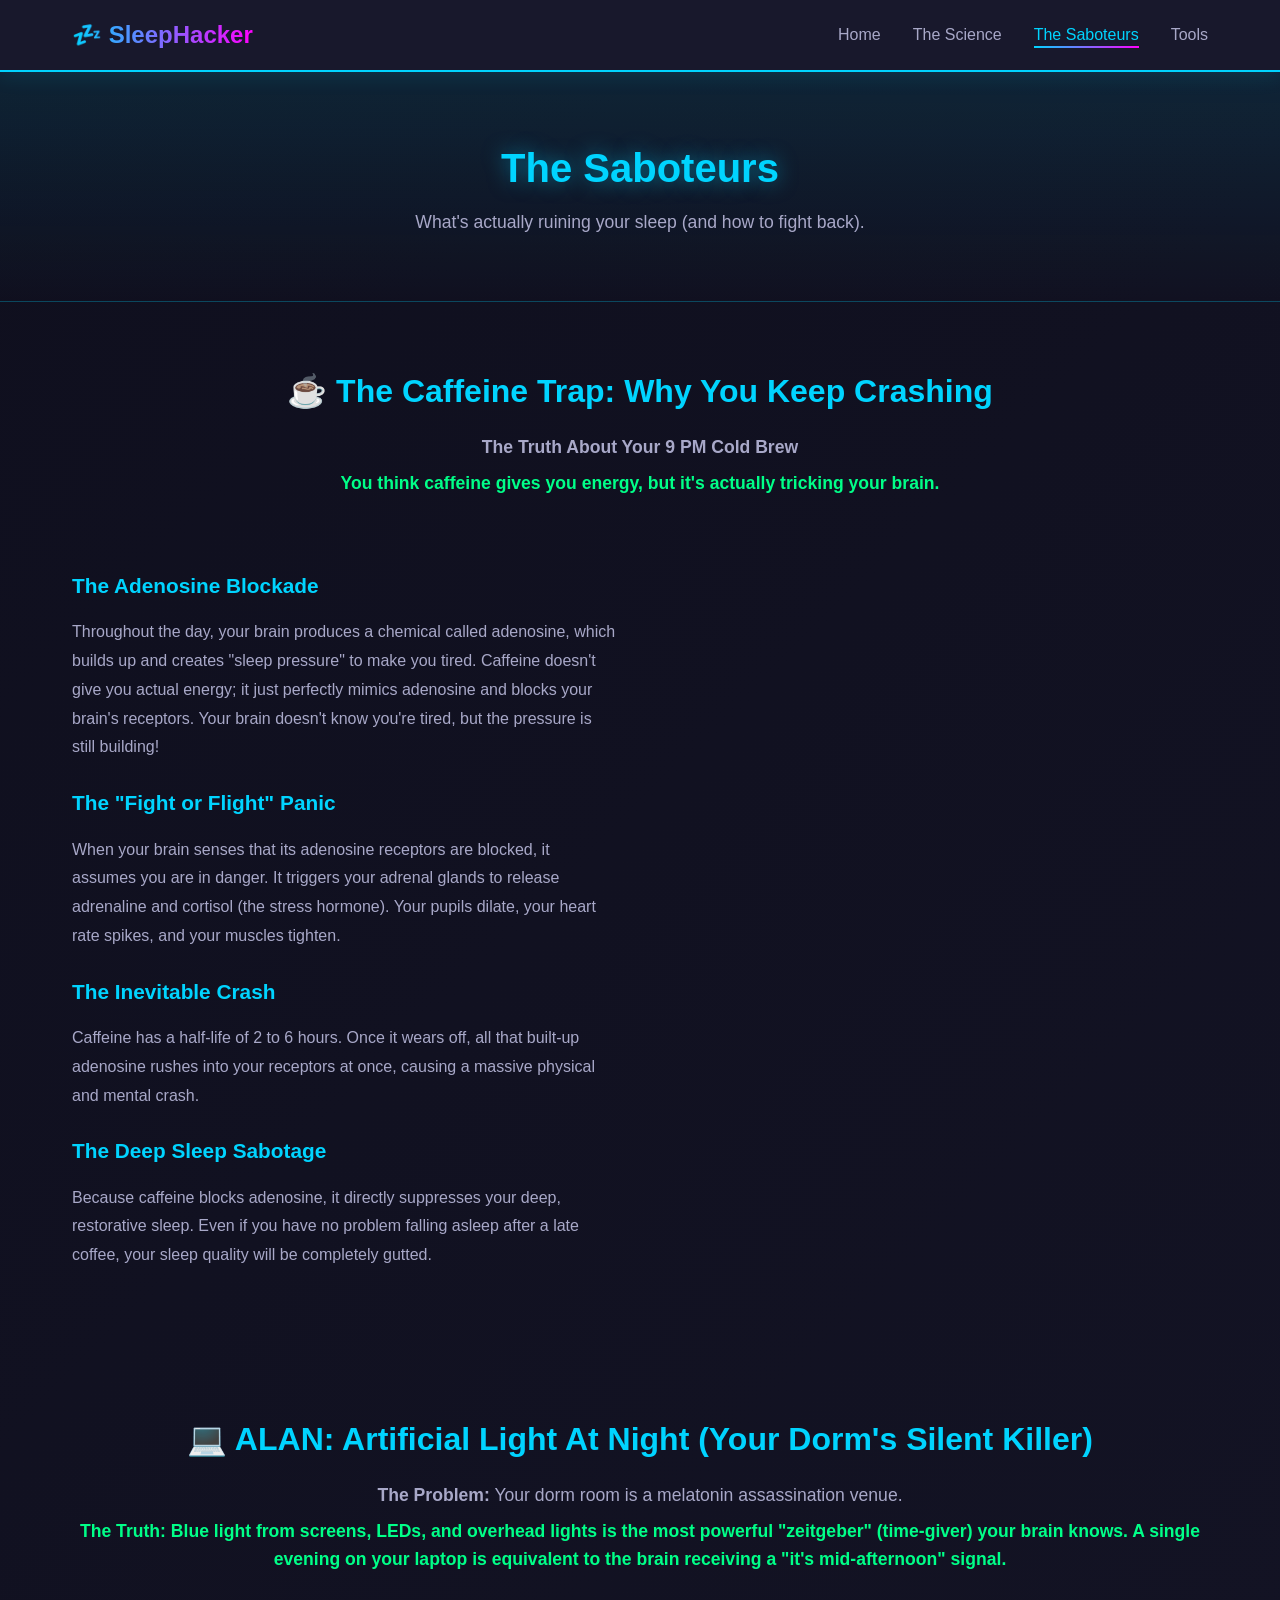
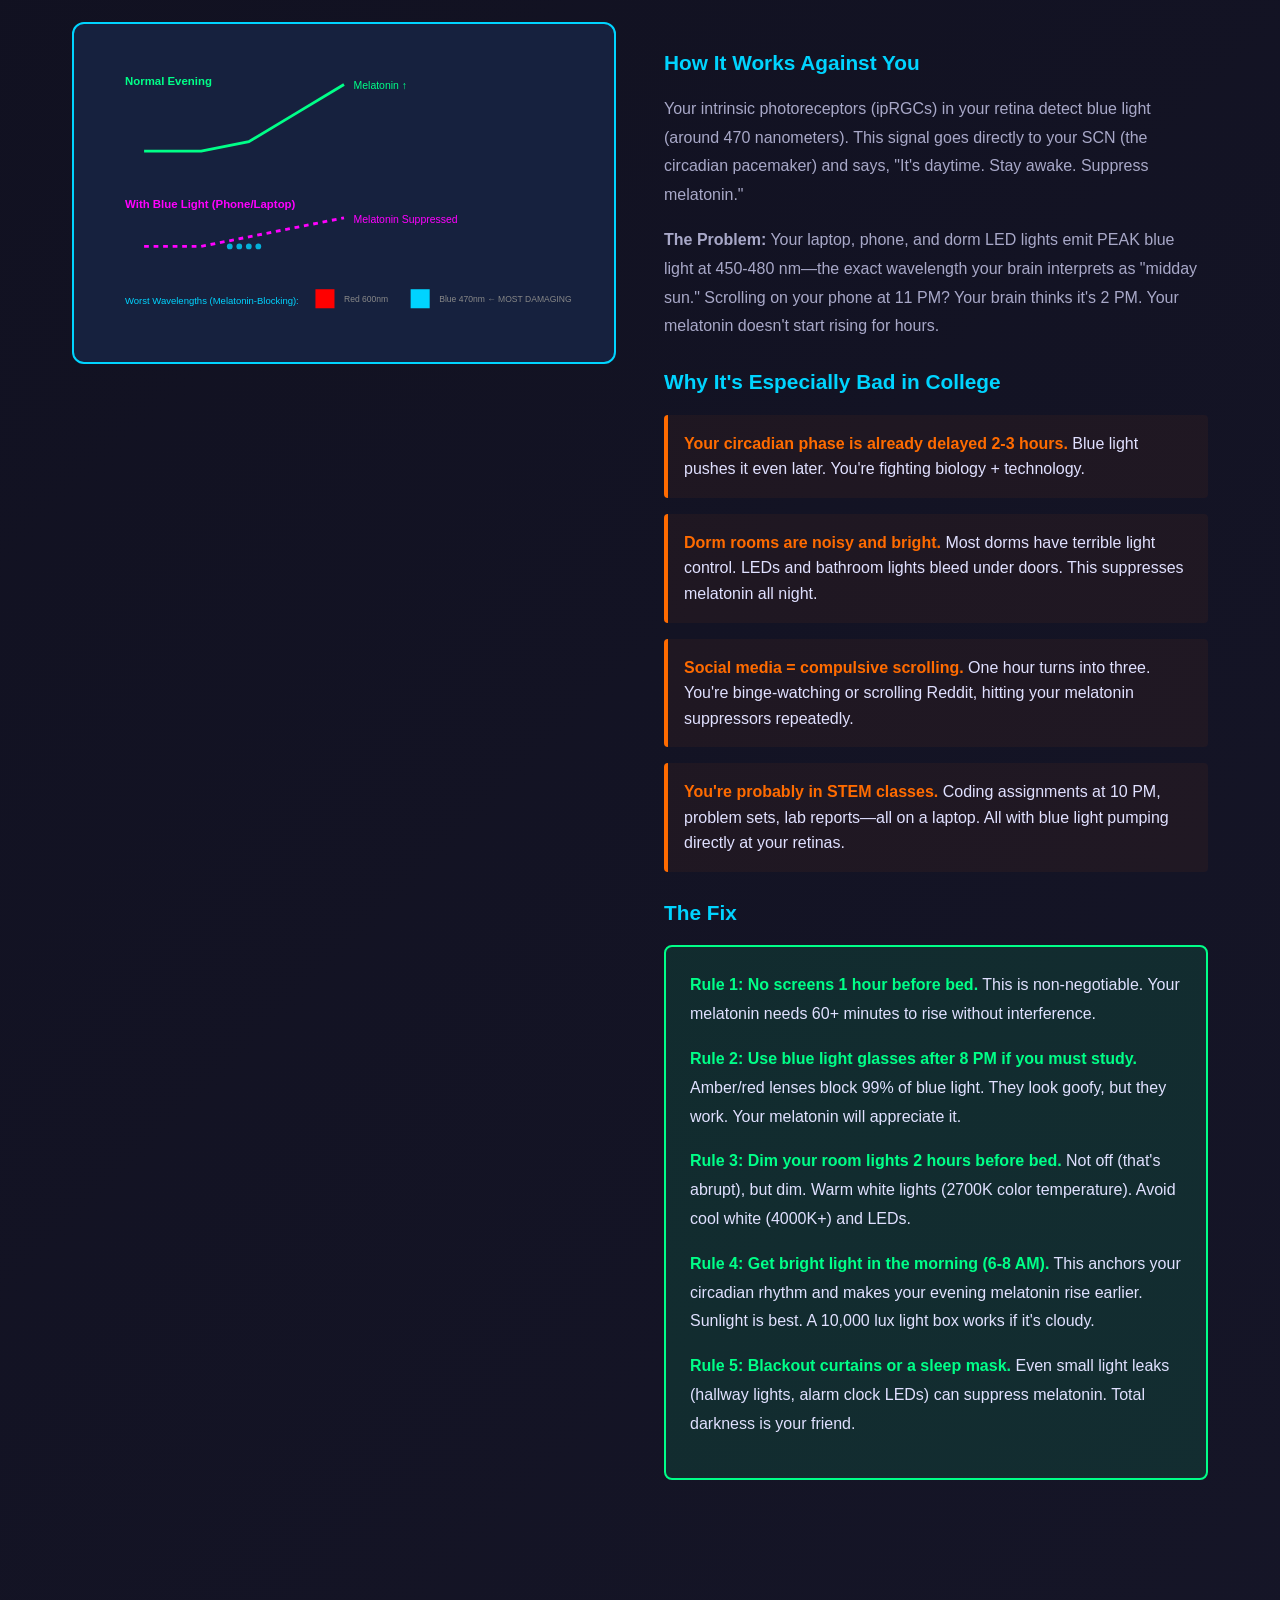
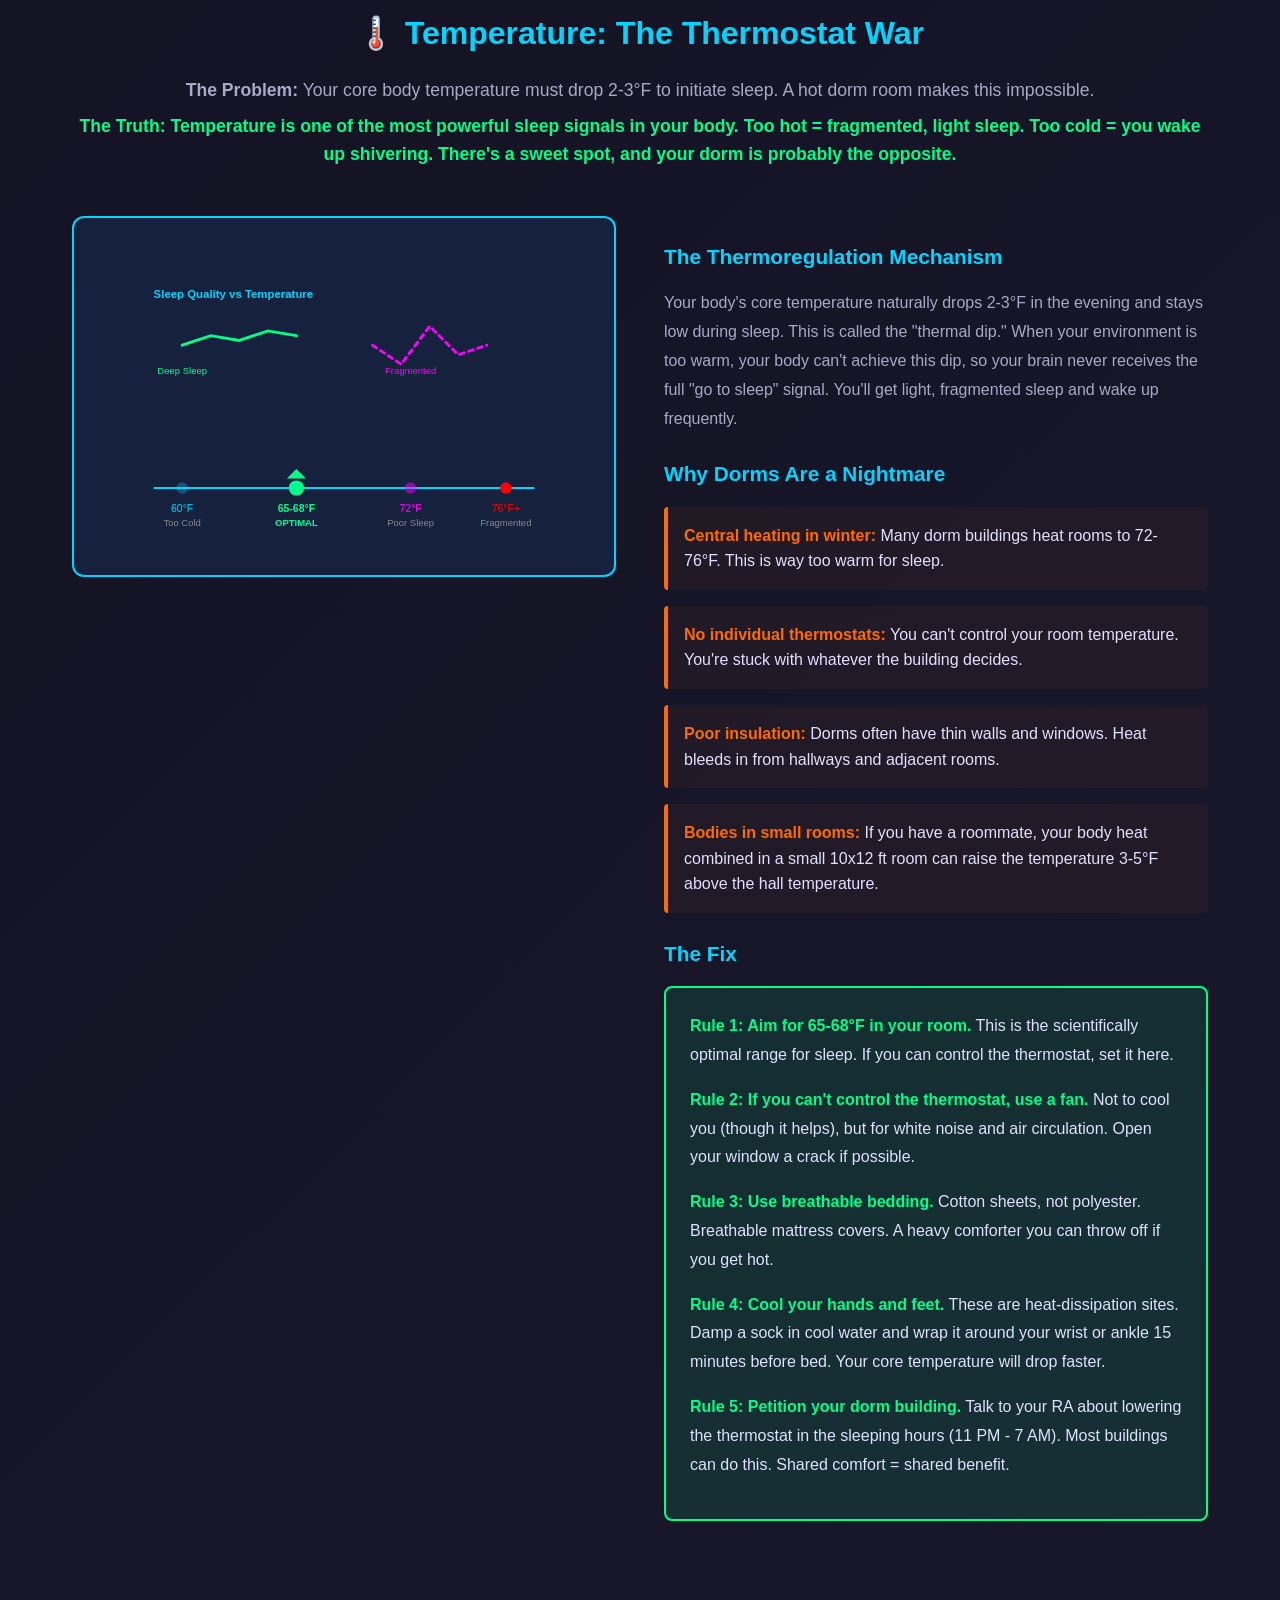
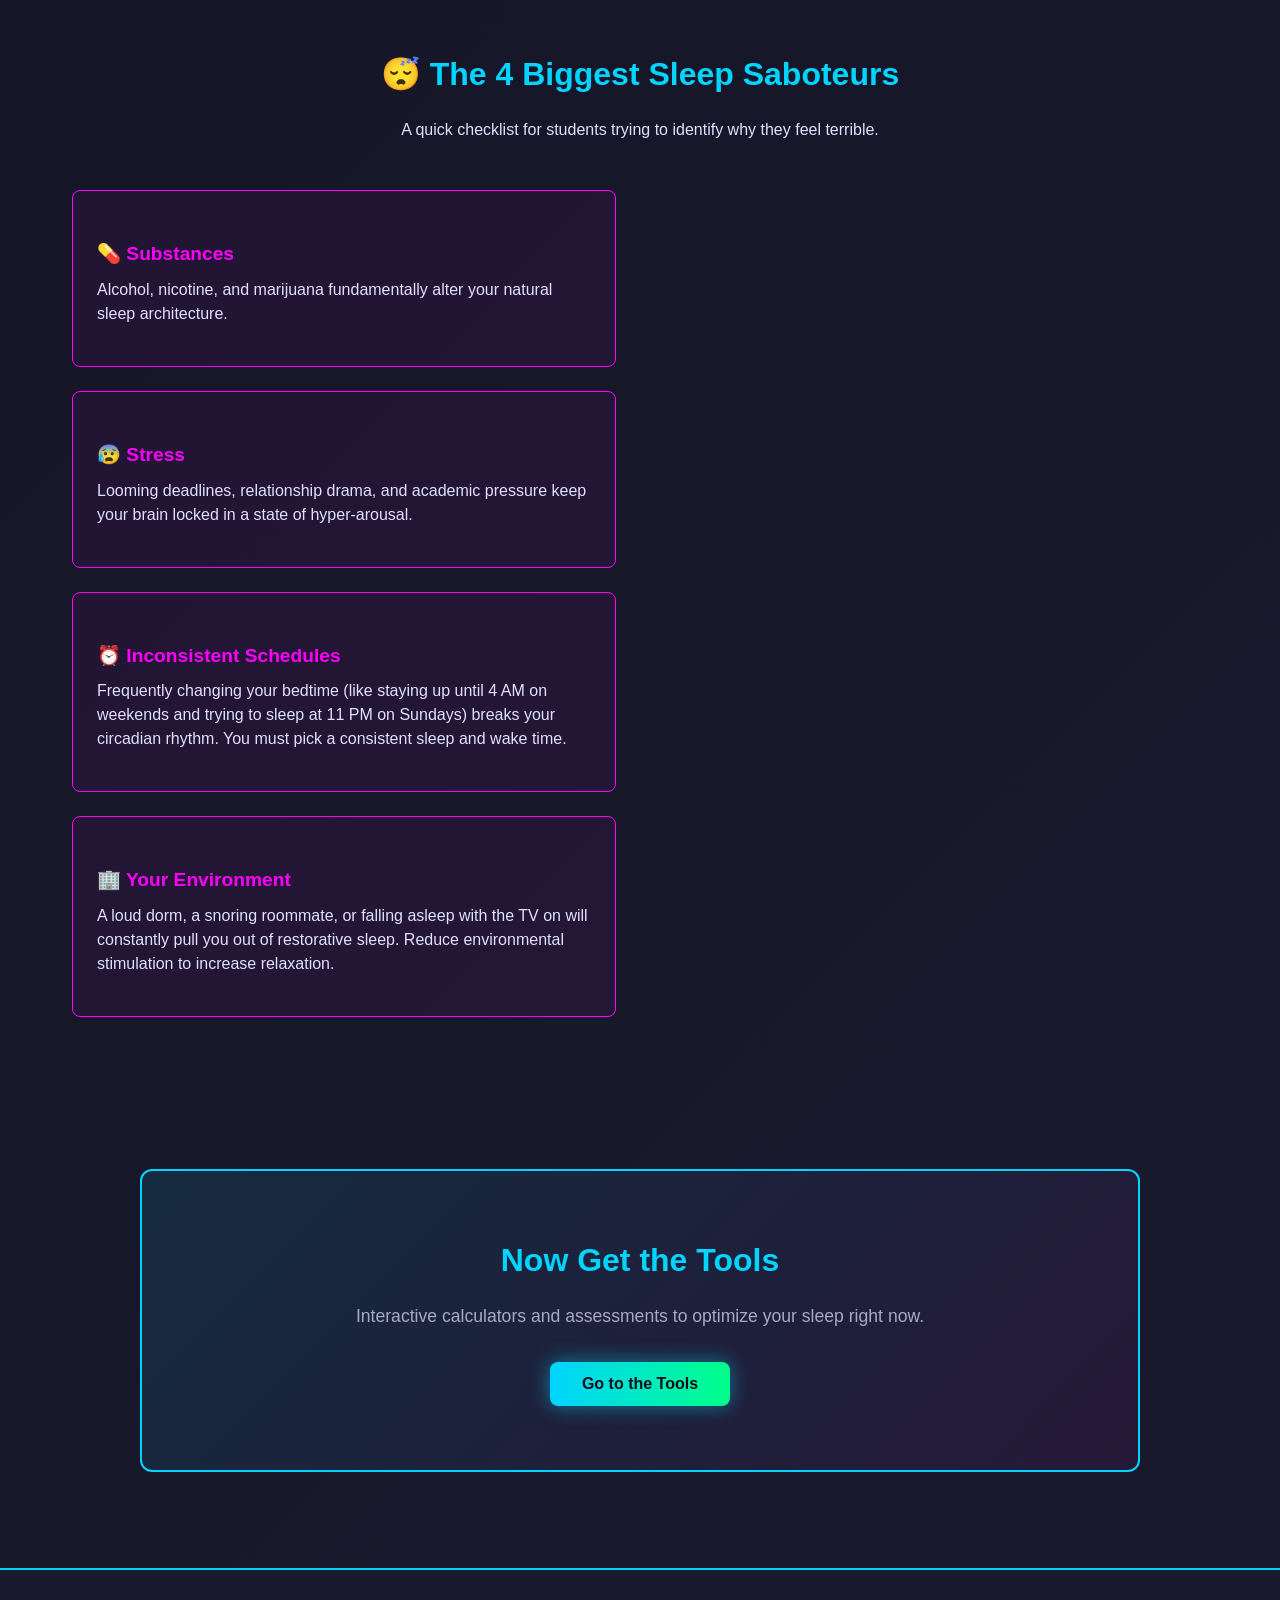
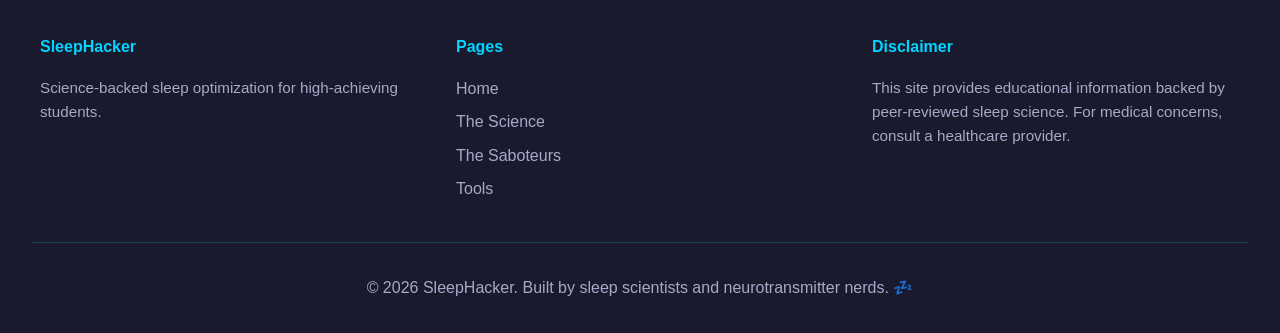
==== commit 24e29396: "Update website content with new science-backed sections from Sleep Hygiene presentation - Updated he" ====
--- a/saboteurs.html
+++ b/saboteurs.html
@@ -28,268 +28,48 @@
     <!-- Saboteur 1: Caffeine -->
     <section class="saboteur-section">
       <div class="saboteur-intro">
-        <h2>☕ The Caffeine Trap: The Antagonist Illusion</h2>
+        <h2>☕ The Caffeine Trap: Why You Keep Crashing</h2>
         <p class="saboteur-hook">
-          <strong>The Lie You've Been Told:</strong> "Caffeine gives you
-          energy."
+          <strong>The Truth About Your 9 PM Cold Brew</strong>
         </p>
         <p class="saboteur-truth">
-          <strong>The Truth:</strong> Caffeine doesn't give you energy. It's an
-          antagonist that blocks your adenosine receptors, masking your body's
-          sleep pressure signals.
+          You think caffeine gives you energy, but it's actually tricking your
+          brain.
         </p>
       </div>
 
       <div class="saboteur-explainer">
-        <div class="saboteur-visual">
-          <svg viewBox="0 0 400 300" xmlns="http://www.w3.org/2000/svg">
-            <!-- Receptor cells -->
-            <circle
-              cx="100"
-              cy="80"
-              r="40"
-              fill="none"
-              stroke="#00d4ff"
-              stroke-width="2"
-            />
-            <text
-              x="100"
-              y="85"
-              text-anchor="middle"
-              fill="#00d4ff"
-              font-size="12"
-              font-weight="bold"
-            >
-              Normal
-            </text>
-
-            <!-- Adenosine fitting -->
-            <circle cx="100" cy="80" r="15" fill="#ff6b00" />
-            <text
-              x="100"
-              y="85"
-              text-anchor="middle"
-              fill="#fff"
-              font-size="10"
-            >
-              A
-            </text>
-
-            <!-- Arrow -->
-            <path
-              d="M 150 80 L 200 80"
-              stroke="#00ff88"
-              stroke-width="2"
-              marker-end="url(#arrowhead)"
-            />
-            <text
-              x="175"
-              y="70"
-              text-anchor="middle"
-              fill="#00ff88"
-              font-size="11"
-            >
-              CAFFEINE BLOCKS
-            </text>
-
-            <!-- Blocked receptor -->
-            <circle
-              cx="300"
-              cy="80"
-              r="40"
-              fill="none"
-              stroke="#ff00ff"
-              stroke-width="2"
-              stroke-dasharray="5,5"
-            />
-            <text
-              x="300"
-              y="85"
-              text-anchor="middle"
-              fill="#ff00ff"
-              font-size="12"
-              font-weight="bold"
-            >
-              On Caffeine
-            </text>
-
-            <!-- Caffeine blocking -->
-            <circle cx="300" cy="80" r="15" fill="#ff00ff" opacity="0.7" />
-            <text
-              x="300"
-              y="85"
-              text-anchor="middle"
-              fill="#fff"
-              font-size="10"
-            >
-              C
-            </text>
-
-            <!-- Lower section: Timeline -->
-            <line
-              x1="50"
-              y1="180"
-              x2="350"
-              y2="180"
-              stroke="#00d4ff"
-              stroke-width="1"
-            />
-
-            <!-- 7 AM -->
-            <circle cx="50" cy="180" r="4" fill="#00ff88" />
-            <text
-              x="50"
-              y="210"
-              text-anchor="middle"
-              fill="#00ff88"
-              font-size="11"
-              font-weight="bold"
-            >
-              7 AM
-            </text>
-            <text
-              x="50"
-              y="225"
-              text-anchor="middle"
-              fill="#888"
-              font-size="10"
-            >
-              Caffeine In
-            </text>
-
-            <!-- 2 PM -->
-            <circle cx="150" cy="180" r="4" fill="#ffaa00" />
-            <text
-              x="150"
-              y="210"
-              text-anchor="middle"
-              fill="#ffaa00"
-              font-size="11"
-              font-weight="bold"
-            >
-              2 PM (50%)
-            </text>
-            <text
-              x="150"
-              y="225"
-              text-anchor="middle"
-              fill="#888"
-              font-size="10"
-            >
-              Blocked
-            </text>
-
-            <!-- 9 PM -->
-            <circle cx="250" cy="180" r="4" fill="#ff6b00" />
-            <text
-              x="250"
-              y="210"
-              text-anchor="middle"
-              fill="#ff6b00"
-              font-size="11"
-              font-weight="bold"
-            >
-              9 PM (25%)
-            </text>
-            <text
-              x="250"
-              y="225"
-              text-anchor="middle"
-              fill="#888"
-              font-size="10"
-            >
-              Still Blocked
-            </text>
-
-            <!-- 11 PM Crash -->
-            <circle cx="350" cy="180" r="4" fill="#ff0000" />
-            <text
-              x="350"
-              y="210"
-              text-anchor="middle"
-              fill="#ff0000"
-              font-size="11"
-              font-weight="bold"
-            >
-              11 PM
-            </text>
-            <text
-              x="350"
-              y="225"
-              text-anchor="middle"
-              fill="#888"
-              font-size="10"
-            >
-              Adenosine Floods
-            </text>
-          </svg>
-        </div>
-
         <div class="saboteur-text">
-          <h3>The Neurochemistry</h3>
-          <p>
-            Your brain produces adenosine constantly while you're awake.
-            Adenosine molecules bind to adenosine receptors, sending a "you need
-            sleep" signal. This is your adenosine pressure gauge.
-          </p>
-          <p>
-            <strong>Caffeine's trick:</strong> Caffeine molecules fit the same
-            receptors as adenosine but don't activate them—they just block the
-            receptor. Your adenosine pressure is still building, but the signal
-            never reaches your brain. You feel energized because you can't feel
-            the pressure.
-          </p>
-          <p>
-            <strong>The Crash:</strong> Caffeine's half-life is 5-6 hours. At 2
-            PM (for a 7 AM coffee), you've got 50% of the caffeine still
-            blocking your receptors. But the blocked adenosine keeps building.
-            When the caffeine finally wears off around midnight, all that
-            adenosine floods your receptors at once. That sudden wave? The
-            crash.
-          </p>
-
-          <h3>Why College Students Get Trapped</h3>
-          <ul class="trap-list">
-            <li>
-              <strong>The Vicious Cycle:</strong> You have an 8 AM class
-              (fighting your circadian phase delay). You're sleep-deprived. You
-              drink coffee to compensate. This blocks your sleep pressure for 12
-              hours. You can't sleep until midnight or later. You get 5-6 hours.
-              You're tired the next day. More coffee. Repeat.
-            </li>
-            <li>
-              <strong>Energy Drinks Are Worse:</strong> A 16 oz energy drink has
-              300+ mg of caffeine. A coffee has 95 mg. And energy drinks often
-              add sugar, which spikes cortisol (waking you up further) and
-              crashes 3 hours later, pushing you back to caffeine.
-            </li>
-            <li>
-              <strong>Tolerance Builds Fast:</strong> Adenosine receptors
-              upregulate. After 2-3 weeks of regular caffeine, your body
-              produces more receptors to compensate. You need more caffeine to
-              achieve the same effect. This is addiction.
-            </li>
-          </ul>
-
-          <h3>The Fix</h3>
-          <div class="fix-box">
-            <p>
-              <strong>Rule 1:</strong> No caffeine after 2 PM. Full stop. This
-              gives your body 8+ hours to clear it before sleep.
-            </p>
-            <p>
-              <strong>Rule 2:</strong> If you're going to use caffeine, use it
-              strategically. A 100-200 mg dose (1 coffee or strong tea) within
-              the first 2 hours of waking aligns with your natural cortisol
-              curve and doesn't bleed into evening.
-            </p>
-            <p>
-              <strong>Rule 3:</strong> If you're trying to reset after weeks of
-              dependency, expect 3-5 days of withdrawal (fatigue, headaches).
-              Push through. Your adenosine sensitivity rebounds. Your sleep will
-              be DEEP.
-            </p>
-          </div>
+          <h3>The Adenosine Blockade</h3>
+          <p>
+            Throughout the day, your brain produces a chemical called adenosine,
+            which builds up and creates "sleep pressure" to make you tired.
+            Caffeine doesn't give you actual energy; it just perfectly mimics
+            adenosine and blocks your brain's receptors. Your brain doesn't know
+            you're tired, but the pressure is still building!
+          </p>
+
+          <h3>The "Fight or Flight" Panic</h3>
+          <p>
+            When your brain senses that its adenosine receptors are blocked, it
+            assumes you are in danger. It triggers your adrenal glands to
+            release adrenaline and cortisol (the stress hormone). Your pupils
+            dilate, your heart rate spikes, and your muscles tighten.
+          </p>
+
+          <h3>The Inevitable Crash</h3>
+          <p>
+            Caffeine has a half-life of 2 to 6 hours. Once it wears off, all
+            that built-up adenosine rushes into your receptors at once, causing
+            a massive physical and mental crash.
+          </p>
+
+          <h3>The Deep Sleep Sabotage</h3>
+          <p>
+            Because caffeine blocks adenosine, it directly suppresses your deep,
+            restorative sleep. Even if you have no problem falling asleep after
+            a late coffee, your sleep quality will be completely gutted.
+          </p>
         </div>
       </div>
     </section>
@@ -692,6 +472,55 @@
       </div>
     </section>
 
+    <!-- What's Ruining Your Sleep -->
+    <section class="saboteur-section">
+      <div class="saboteur-intro">
+        <h2>😴 The 4 Biggest Sleep Saboteurs</h2>
+        <p class="saboteur-description">
+          A quick checklist for students trying to identify why they feel
+          terrible.
+        </p>
+      </div>
+
+      <div class="saboteur-explainer">
+        <div class="saboteur-text">
+          <div class="sabotage-item">
+            <h3>💊 Substances</h3>
+            <p>
+              Alcohol, nicotine, and marijuana fundamentally alter your natural
+              sleep architecture.
+            </p>
+          </div>
+
+          <div class="sabotage-item">
+            <h3>😰 Stress</h3>
+            <p>
+              Looming deadlines, relationship drama, and academic pressure keep
+              your brain locked in a state of hyper-arousal.
+            </p>
+          </div>
+
+          <div class="sabotage-item">
+            <h3>⏰ Inconsistent Schedules</h3>
+            <p>
+              Frequently changing your bedtime (like staying up until 4 AM on
+              weekends and trying to sleep at 11 PM on Sundays) breaks your
+              circadian rhythm. You must pick a consistent sleep and wake time.
+            </p>
+          </div>
+
+          <div class="sabotage-item">
+            <h3>🏢 Your Environment</h3>
+            <p>
+              A loud dorm, a snoring roommate, or falling asleep with the TV on
+              will constantly pull you out of restorative sleep. Reduce
+              environmental stimulation to increase relaxation.
+            </p>
+          </div>
+        </div>
+      </div>
+    </section>
+
     <!-- CTA Section -->
     <section class="cta-section">
       <h2>Now Get the Tools</h2>
--- a/styles.css
+++ b/styles.css
@@ -894,6 +894,58 @@
   font-size: 0.95rem;
 }
 
+/* ==================== TOOLKIT STYLES ==================== */
+
+.toolkit-content {
+  display: grid;
+  gap: 2rem;
+}
+
+.toolkit-item {
+  background: var(--bg-card);
+  border: 2px solid var(--neon-cyan);
+  border-radius: 12px;
+  padding: 2rem;
+  transition: all 0.3s ease;
+}
+
+.toolkit-item:hover {
+  box-shadow: 0 0 20px rgba(0, 212, 255, 0.3);
+  transform: translateY(-2px);
+}
+
+.toolkit-item h3 {
+  color: var(--neon-cyan);
+  margin-bottom: 1rem;
+  font-size: 1.3rem;
+}
+
+.toolkit-item p {
+  color: var(--text-primary);
+  line-height: 1.6;
+}
+
+/* ==================== SABOTAGE STYLES ==================== */
+
+.sabotage-item {
+  background: rgba(255, 0, 255, 0.05);
+  border: 1px solid var(--neon-magenta);
+  border-radius: 8px;
+  padding: 1.5rem;
+  margin-bottom: 1.5rem;
+}
+
+.sabotage-item h3 {
+  color: var(--neon-magenta);
+  margin-bottom: 0.5rem;
+  font-size: 1.2rem;
+}
+
+.sabotage-item p {
+  color: var(--text-primary);
+  line-height: 1.5;
+}
+
 /* ==================== QUIZ STYLES ==================== */
 
 .quiz-container {
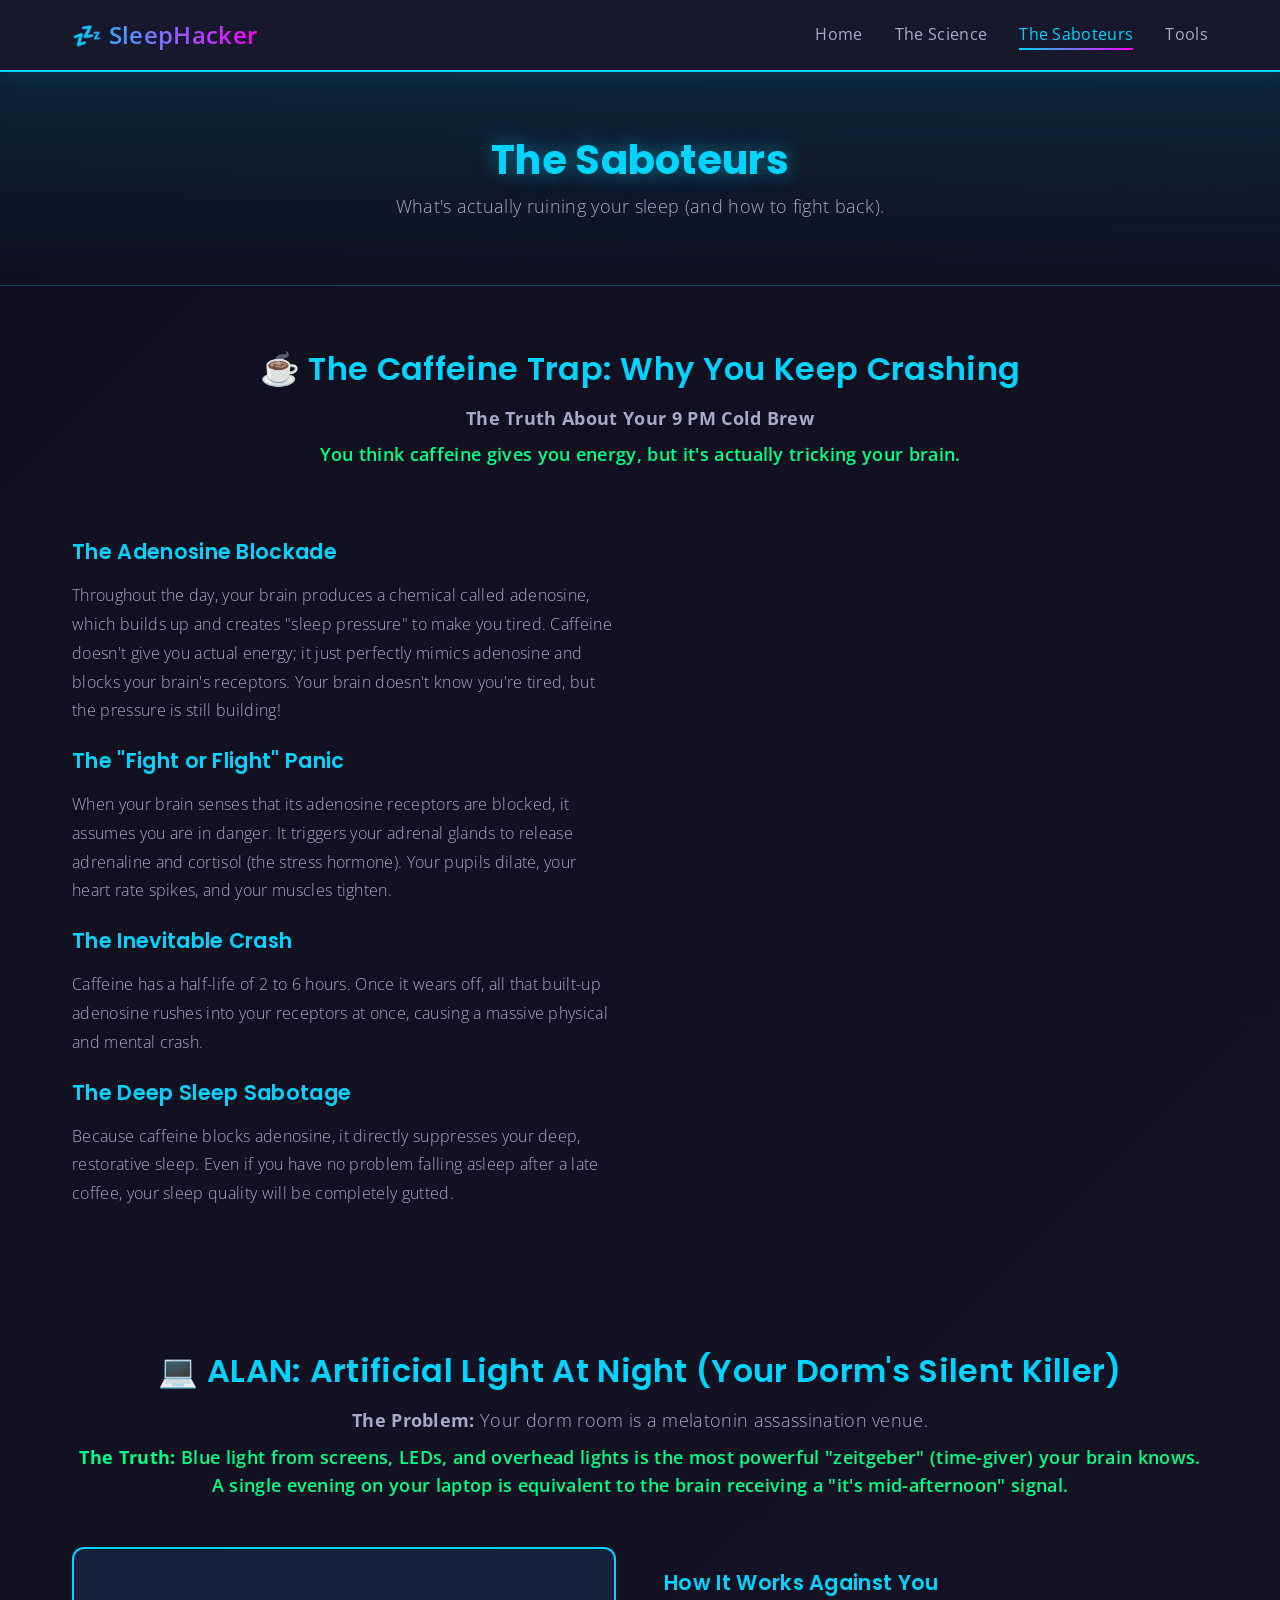
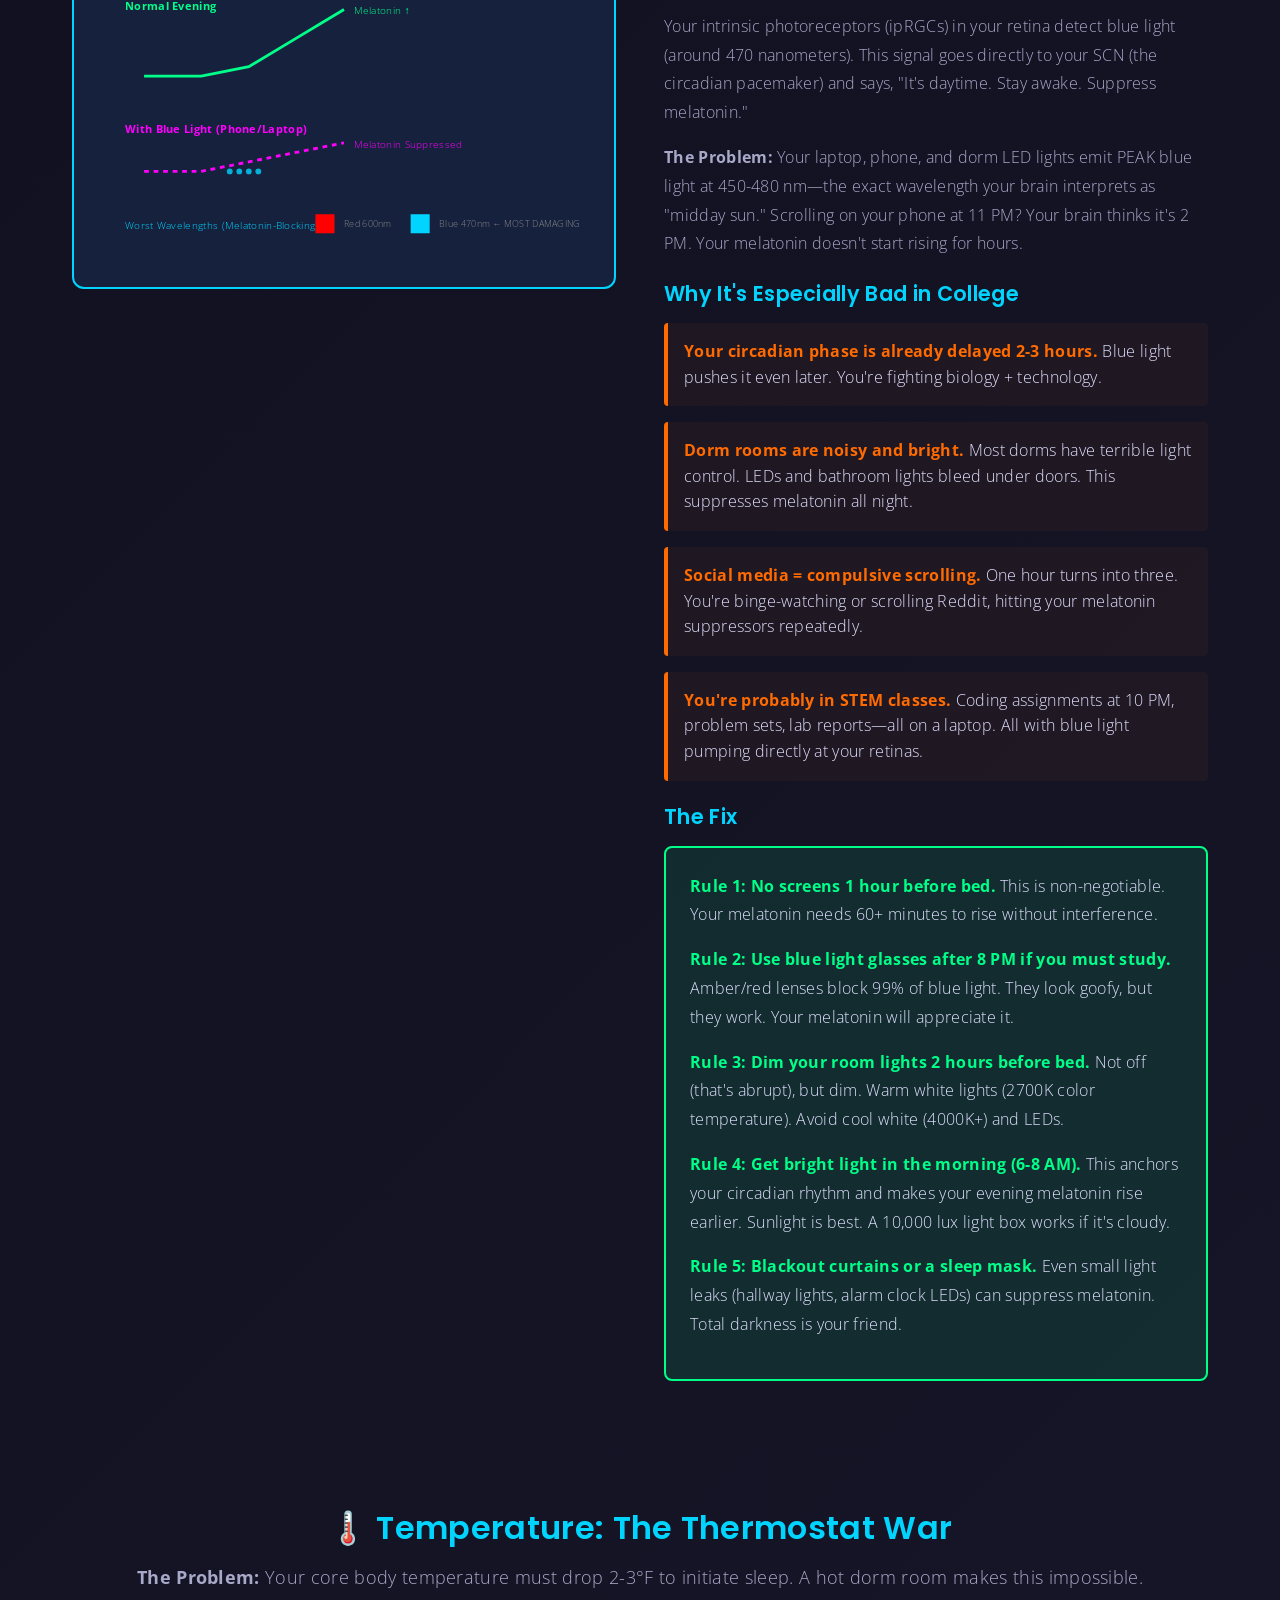
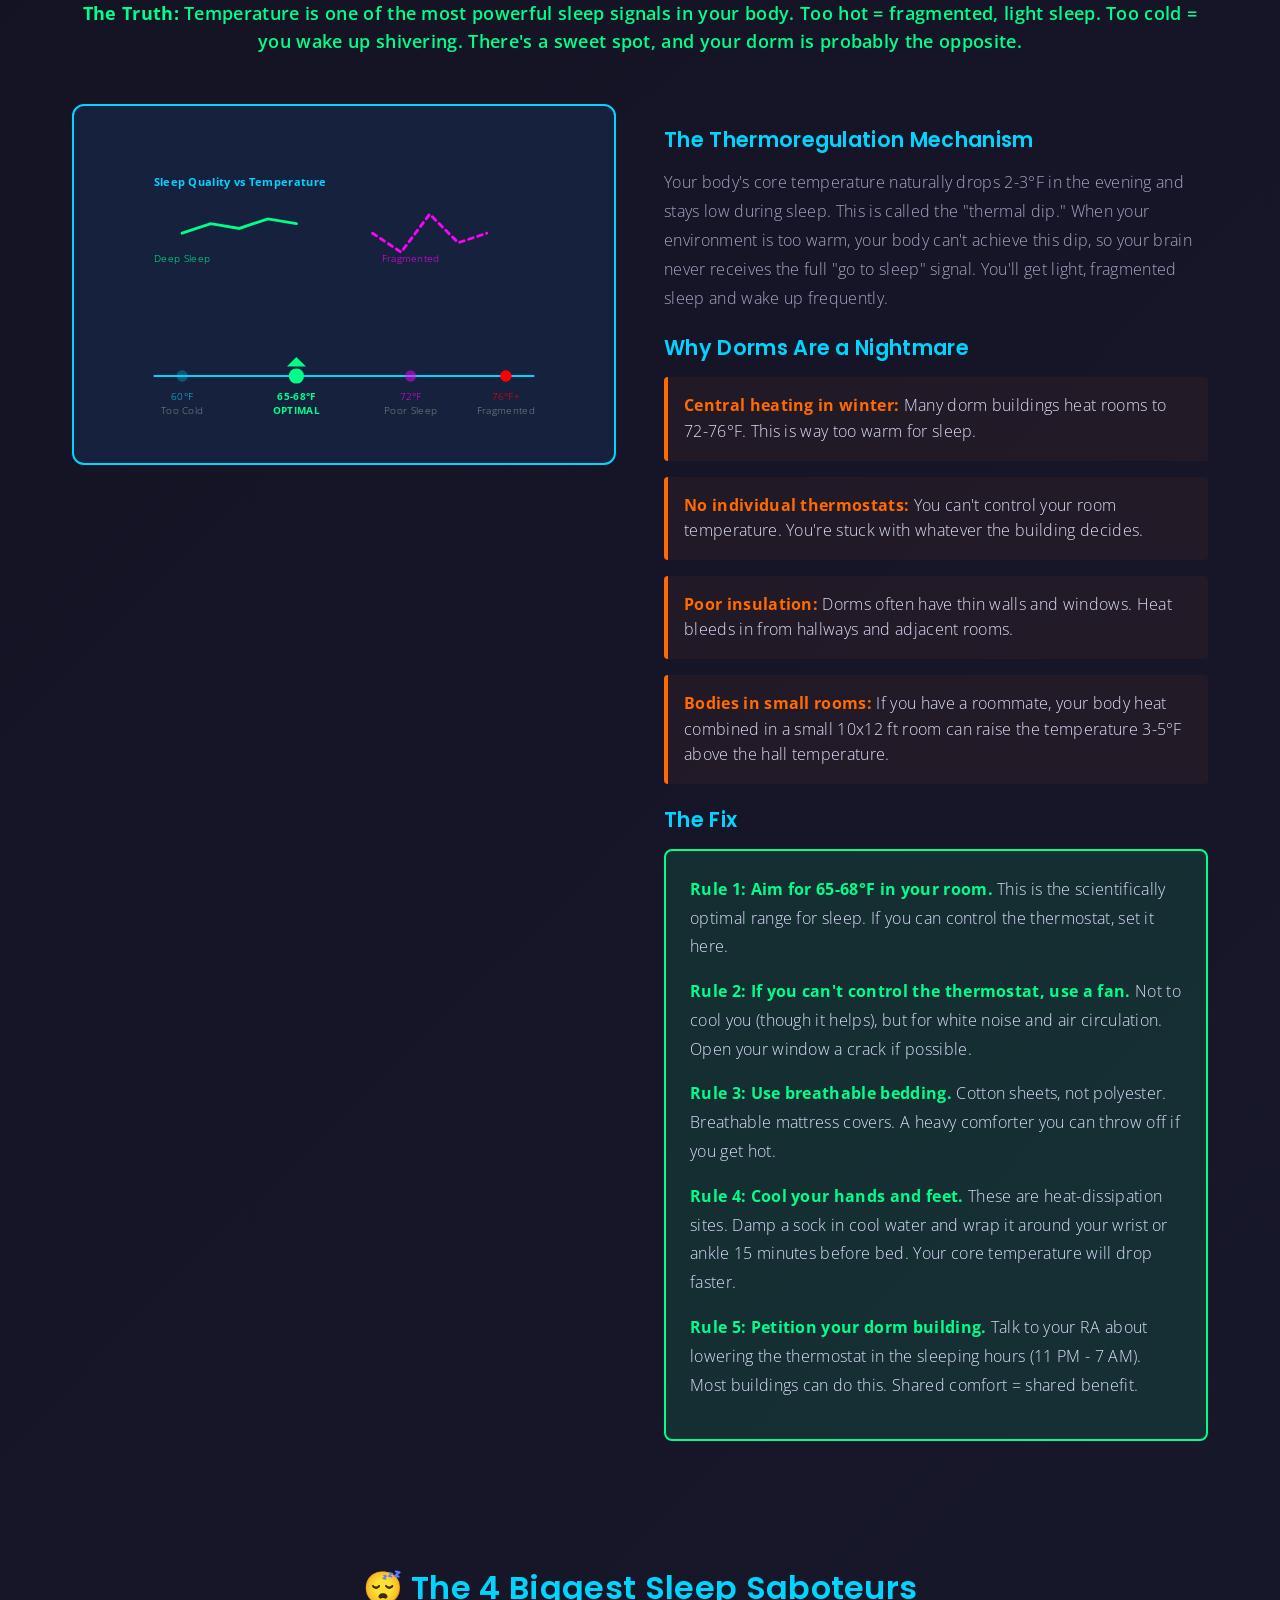
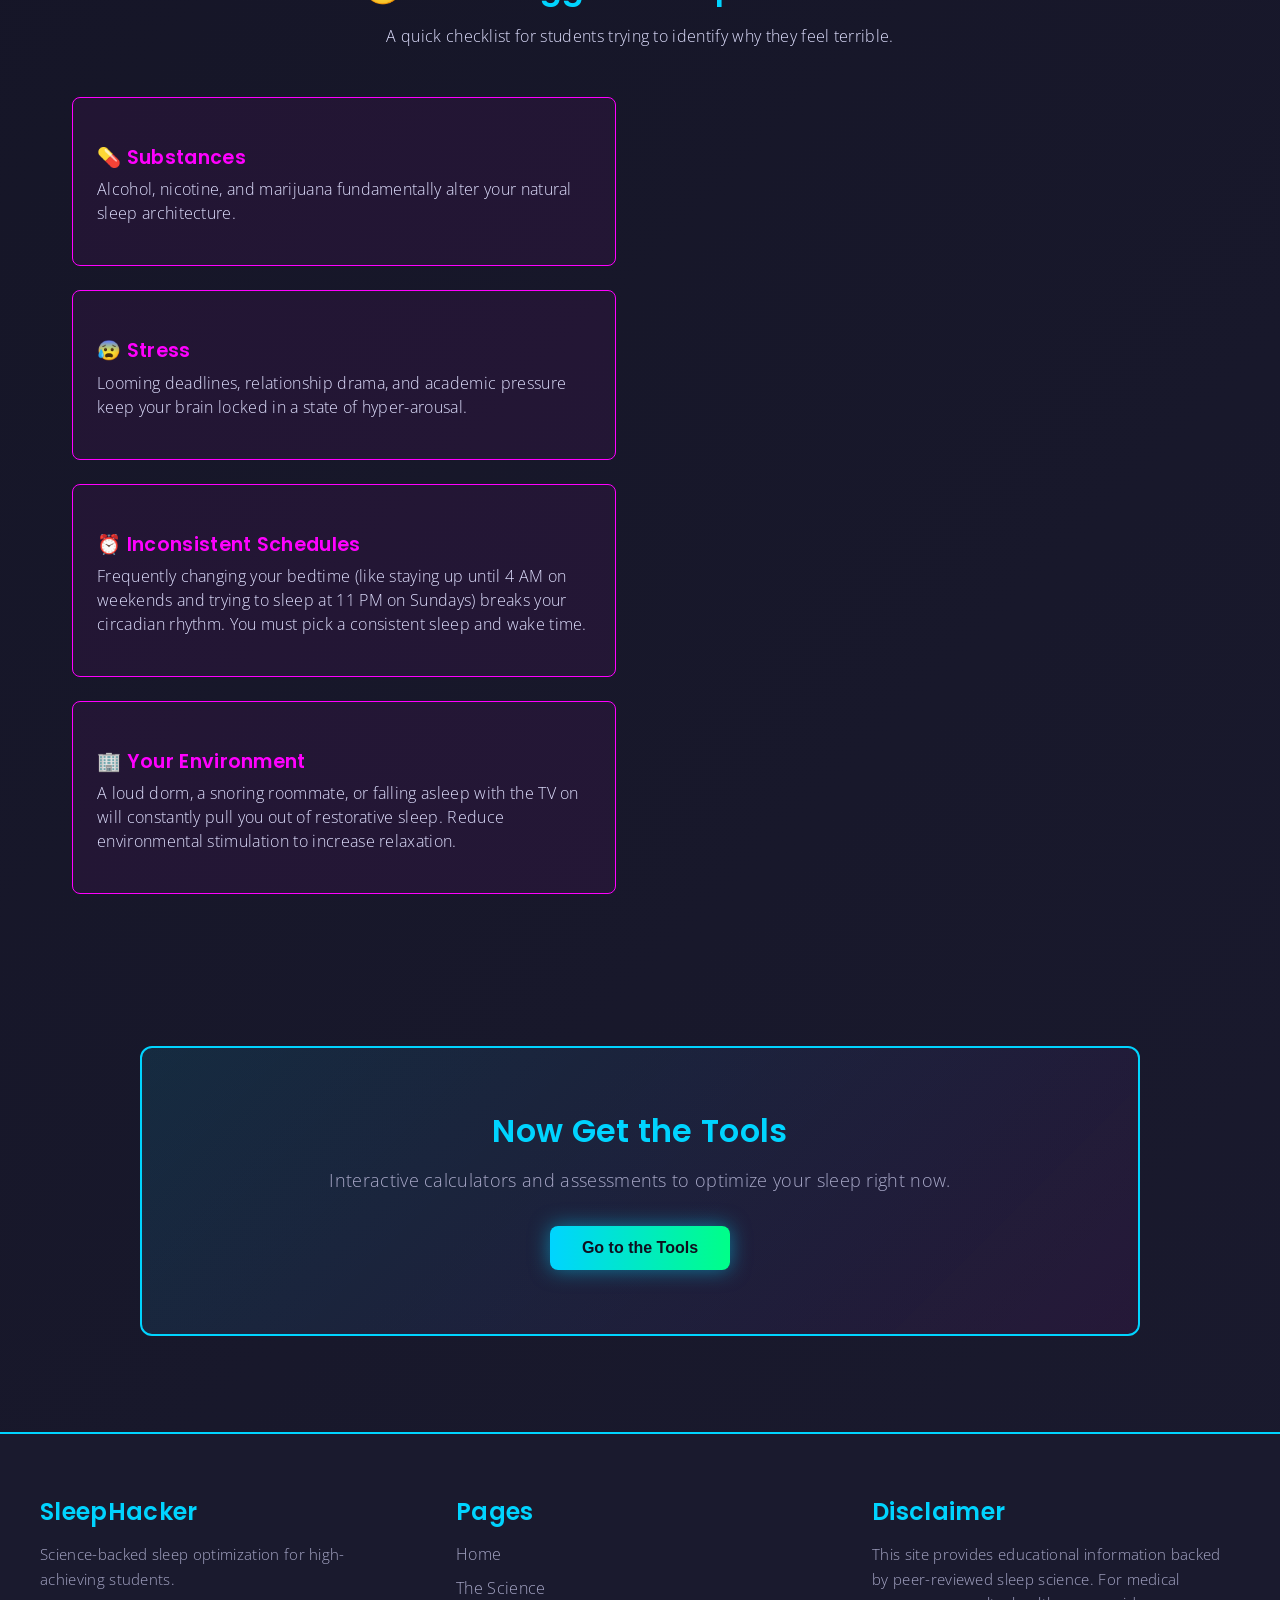
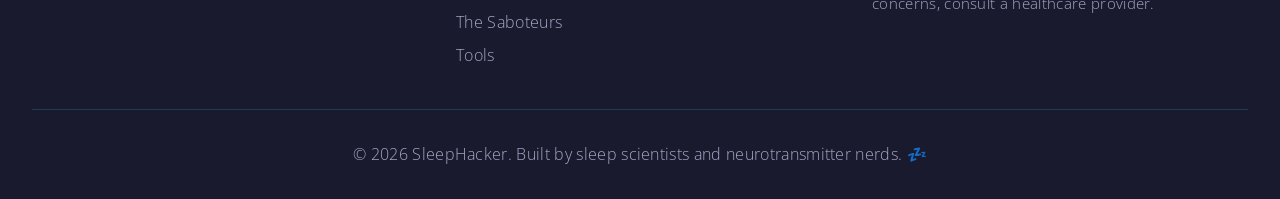
==== commit 32ddc2c5: "Implement Silicon Valley typography style with Poppins and Open Sans - Added Google Fonts: Poppins f" ====
--- a/saboteurs.html
+++ b/saboteurs.html
@@ -4,6 +4,12 @@
     <meta charset="UTF-8" />
     <meta name="viewport" content="width=device-width, initial-scale=1.0" />
     <title>The Saboteurs - SleepHacker</title>
+    <link rel="preconnect" href="https://fonts.googleapis.com" />
+    <link rel="preconnect" href="https://fonts.gstatic.com" crossorigin />
+    <link
+      href="https://fonts.googleapis.com/css2?family=Open+Sans:wght@300;400&family=Poppins:wght@400;600;700&display=swap"
+      rel="stylesheet"
+    />
     <link rel="stylesheet" href="styles.css" />
   </head>
   <body>
--- a/styles.css
+++ b/styles.css
@@ -20,10 +20,12 @@
   --accent-blue: #4a6fa5;
 
   /* Fonts */
-  --font-main: "Segoe UI", Tahoma, Geneva, Verdana, sans-serif;
+  --font-main: "Open Sans", sans-serif;
+  --font-headers: "Poppins", sans-serif;
   --font-weight-light: 300;
   --font-weight-regular: 400;
   --font-weight-bold: 600;
+  --font-weight-extra-bold: 700;
 }
 
 html {
@@ -34,9 +36,53 @@
   background: linear-gradient(135deg, var(--bg-dark) 0%, var(--bg-darker) 100%);
   color: var(--text-primary);
   font-family: var(--font-main);
-  font-weight: var(--font-weight-regular);
+  font-weight: var(--font-weight-light);
   line-height: 1.6;
+  letter-spacing: 0.02em;
   min-height: 100vh;
+}
+
+/* Typography */
+h1,
+h2,
+h3,
+h4,
+h5,
+h6 {
+  font-family: var(--font-headers);
+  font-weight: var(--font-weight-bold);
+  line-height: 1.2;
+  margin-bottom: 1rem;
+}
+
+h1 {
+  font-size: 3rem;
+  font-weight: var(--font-weight-extra-bold);
+}
+
+h2 {
+  font-size: 2.25rem;
+  font-weight: var(--font-weight-bold);
+}
+
+h3 {
+  font-size: 1.75rem;
+  font-weight: var(--font-weight-bold);
+}
+
+h4 {
+  font-size: 1.5rem;
+  font-weight: var(--font-weight-bold);
+}
+
+h5 {
+  font-size: 1.25rem;
+  font-weight: var(--font-weight-bold);
+}
+
+h6 {
+  font-size: 1.1rem;
+  font-weight: var(--font-weight-bold);
 }
 
 /* ==================== NAVIGATION ==================== */
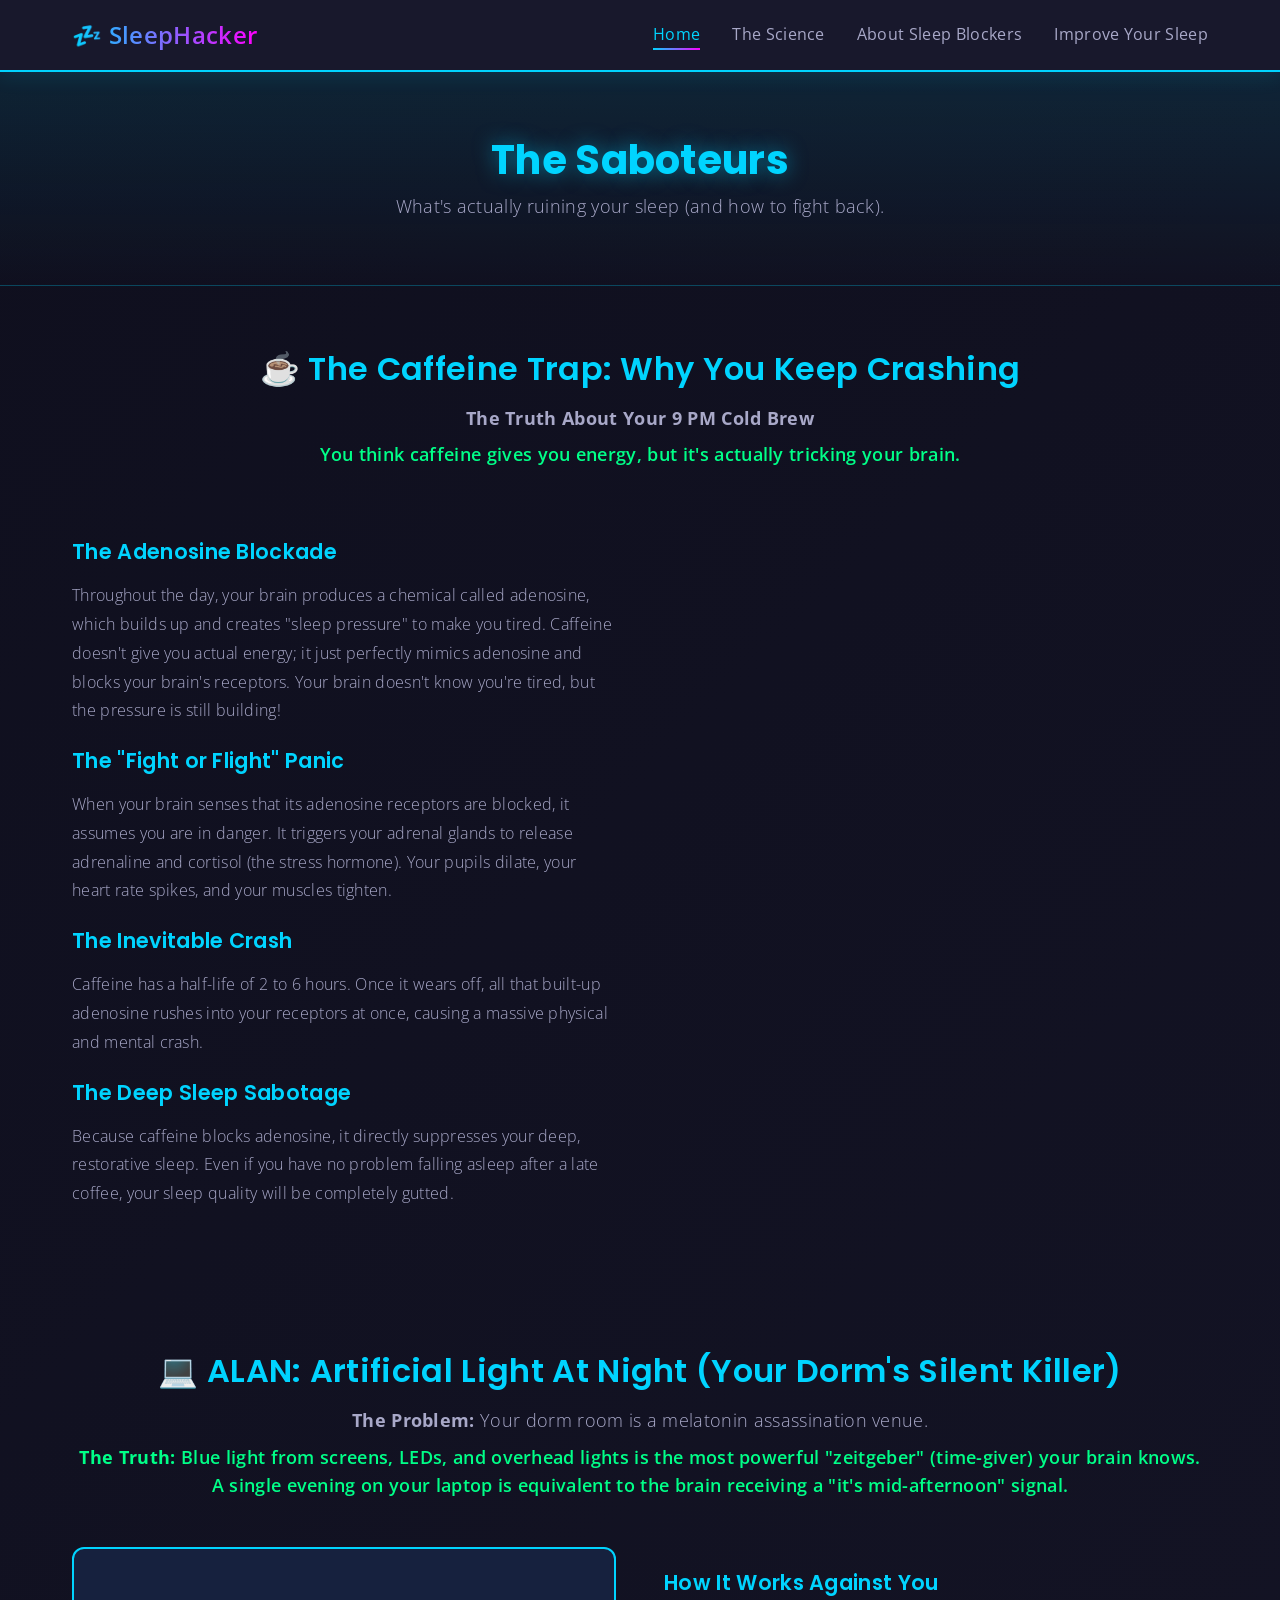
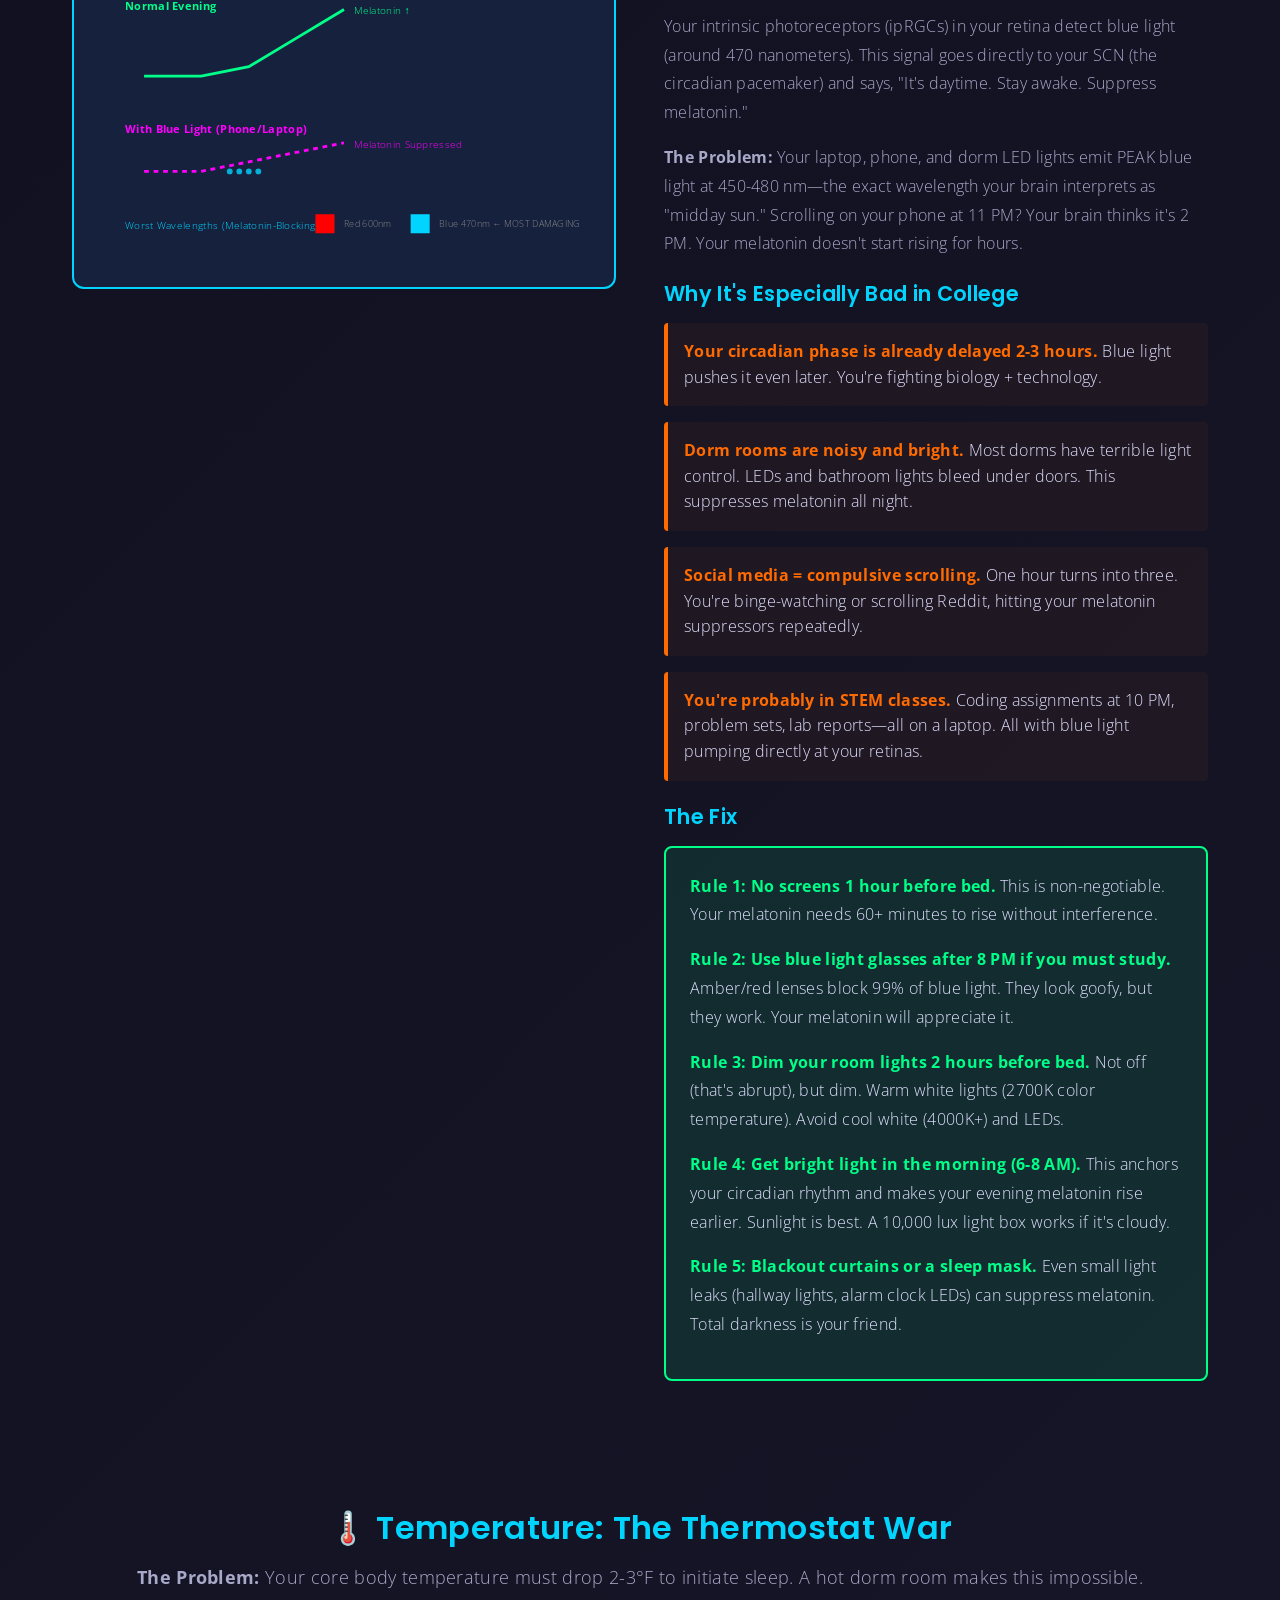
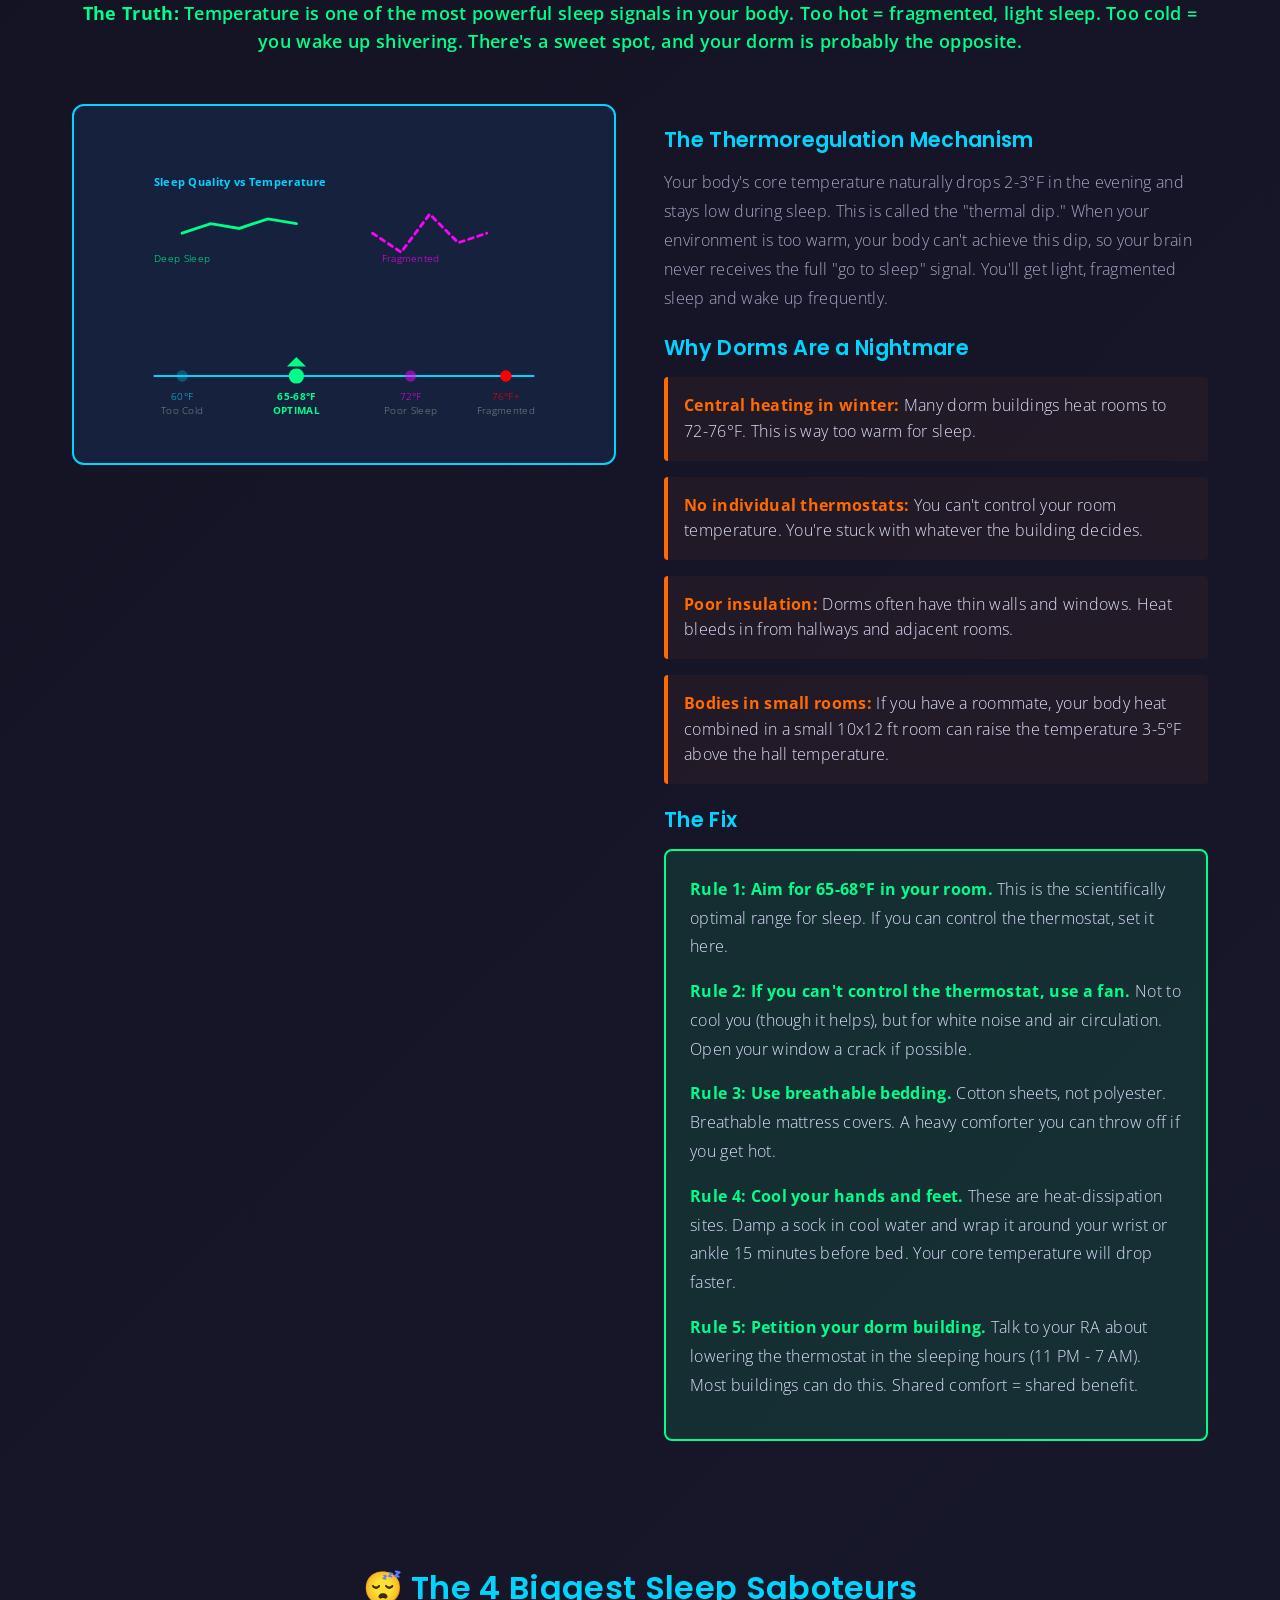
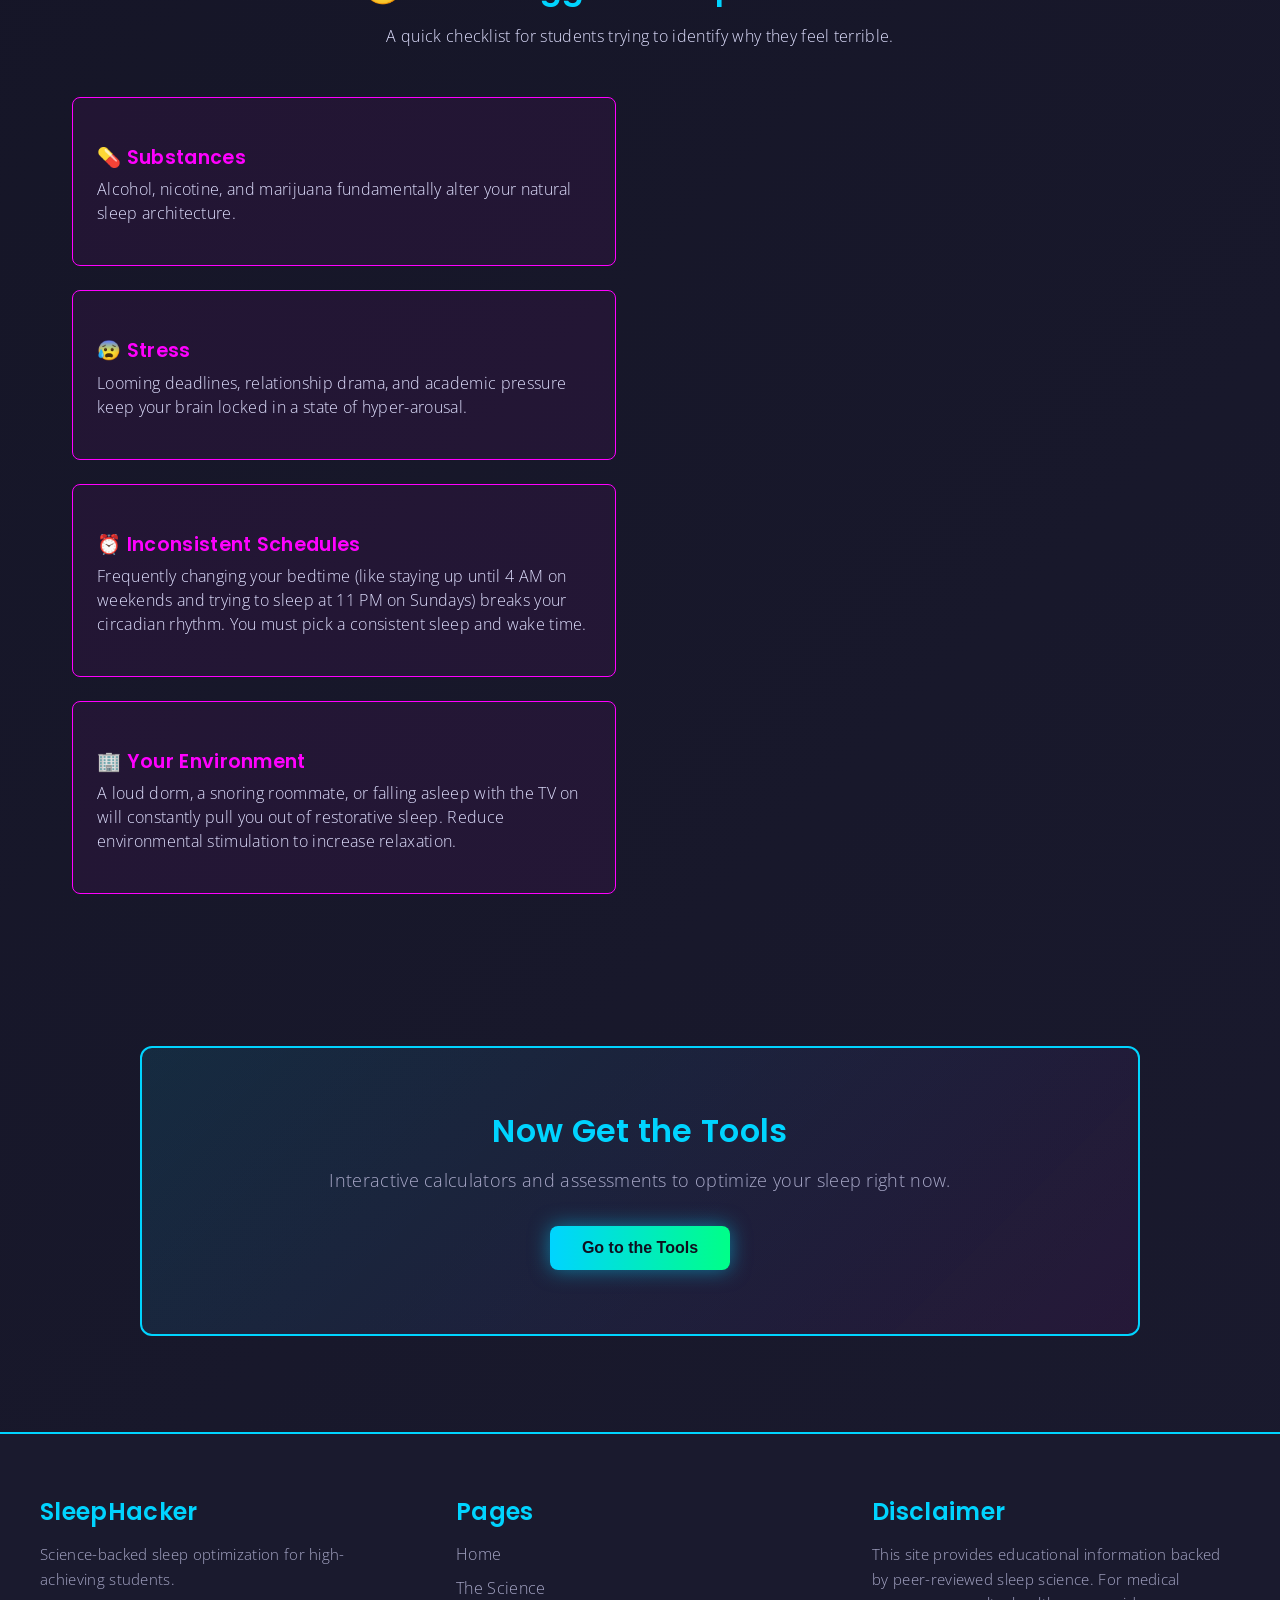
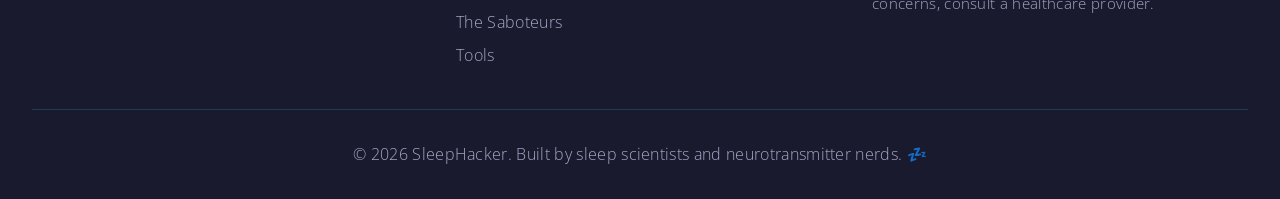
==== commit 6ccac76d: "last updates" ====
--- a/saboteurs.html
+++ b/saboteurs.html
@@ -18,10 +18,10 @@
       <div class="nav-container">
         <div class="logo">💤 SleepHacker</div>
         <ul class="nav-links">
-          <li><a href="index.html">Home</a></li>
+          <li><a href="index.html" class="active">Home</a></li>
           <li><a href="science.html">The Science</a></li>
-          <li><a href="saboteurs.html" class="active">The Saboteurs</a></li>
-          <li><a href="tools.html">Tools</a></li>
+          <li><a href="saboteurs.html">About Sleep Blockers</a></li>
+          <li><a href="tools.html">Improve Your Sleep</a></li>
         </ul>
       </div>
     </nav>
--- a/styles.css
+++ b/styles.css
@@ -971,6 +971,190 @@
   line-height: 1.6;
 }
 
+/* ==================== SLEEP LOG STYLES ==================== */
+
+.sleep-log-section {
+  padding-bottom: 0;
+}
+
+.sleep-log-grid-wrapper {
+  overflow-x: auto;
+  margin: 0 auto 1.5rem;
+  padding-bottom: 0.5rem;
+}
+
+.sleep-log-labels,
+.sleep-log-grid {
+  display: grid;
+  grid-template-columns: repeat(48, minmax(28px, 1fr));
+  gap: 6px;
+}
+
+.sleep-log-labels {
+  margin-bottom: 0.75rem;
+}
+
+.sleep-log-labels span {
+  color: var(--text-secondary);
+  font-size: 0.75rem;
+  text-align: center;
+}
+
+.sleep-log-grid {
+  min-width: 1248px;
+  padding: 1rem;
+  border: 1px solid rgba(0, 212, 255, 0.18);
+  border-radius: 18px;
+  background: rgba(255, 255, 255, 0.03);
+}
+
+.slot {
+  position: relative;
+  min-height: 56px;
+  border: 1px solid rgba(255, 255, 255, 0.08);
+  background: rgba(255, 255, 255, 0.03);
+  border-radius: 12px;
+  cursor: pointer;
+  transition:
+    transform 0.15s ease,
+    background 0.2s ease,
+    border-color 0.2s ease;
+}
+
+.slot:hover {
+  transform: translateY(-1px);
+  border-color: rgba(0, 212, 255, 0.35);
+}
+
+.slot-sleep {
+  background: linear-gradient(180deg, #7b3eff 0%, #9d4edd 100%);
+  box-shadow: 0 0 18px rgba(157, 78, 237, 0.35);
+  border-color: rgba(157, 78, 237, 0.5);
+}
+
+.slot-tag {
+  position: absolute;
+  bottom: 6px;
+  right: 6px;
+  width: 24px;
+  height: 24px;
+  border-radius: 999px;
+  display: none;
+  align-items: center;
+  justify-content: center;
+  color: #111;
+  font-size: 0.85rem;
+  font-weight: 700;
+}
+
+.tag-dock {
+  display: flex;
+  flex-wrap: wrap;
+  gap: 1rem;
+  margin: 1rem 0 1.5rem;
+}
+
+.tag-chip {
+  background: rgba(255, 255, 255, 0.05);
+  border: 1px solid rgba(0, 212, 255, 0.2);
+  border-radius: 999px;
+  color: var(--text-primary);
+  padding: 0.85rem 1rem;
+  cursor: pointer;
+  transition: all 0.25s ease;
+  display: inline-flex;
+  align-items: center;
+  gap: 0.5rem;
+  user-select: none;
+}
+
+.tag-chip:hover,
+.tag-chip.selected {
+  background: rgba(0, 212, 255, 0.16);
+  border-color: #00d4ff;
+  box-shadow: 0 0 18px rgba(0, 212, 255, 0.2);
+}
+
+.sleep-log-controls {
+  display: flex;
+  flex-wrap: wrap;
+  justify-content: space-between;
+  gap: 1rem;
+  align-items: center;
+  margin-bottom: 1rem;
+}
+
+.button-row {
+  display: flex;
+  flex-wrap: wrap;
+  gap: 0.75rem;
+}
+
+.sleep-log-instructions {
+  color: var(--text-secondary);
+  max-width: 620px;
+}
+
+.sleep-log-summary,
+.sleep-history {
+  background: var(--bg-card);
+  border: 1px solid rgba(0, 212, 255, 0.12);
+  border-radius: 18px;
+  padding: 1.5rem;
+  margin-bottom: 1.5rem;
+}
+
+.sleep-log-summary h3,
+.sleep-history h3 {
+  margin-bottom: 1rem;
+  color: var(--neon-cyan);
+}
+
+.history-list {
+  display: grid;
+  gap: 0.85rem;
+}
+
+.history-item {
+  padding: 1rem;
+  background: rgba(255, 255, 255, 0.02);
+  border: 1px solid rgba(255, 255, 255, 0.06);
+  border-radius: 14px;
+}
+
+.history-item strong {
+  display: block;
+  margin-bottom: 0.35rem;
+  color: var(--text-primary);
+}
+
+.history-item p {
+  color: var(--text-secondary);
+  font-size: 0.95rem;
+}
+
+@media (max-width: 900px) {
+  .sleep-log-grid,
+  .sleep-log-labels {
+    min-width: 1080px;
+  }
+}
+
+@media (max-width: 700px) {
+  .sleep-log-grid,
+  .sleep-log-labels {
+    min-width: 960px;
+  }
+
+  .sleep-log-grid-wrapper {
+    padding-bottom: 0.25rem;
+  }
+
+  .slot {
+    min-height: 48px;
+  }
+}
+
 /* ==================== SABOTAGE STYLES ==================== */
 
 .sabotage-item {
